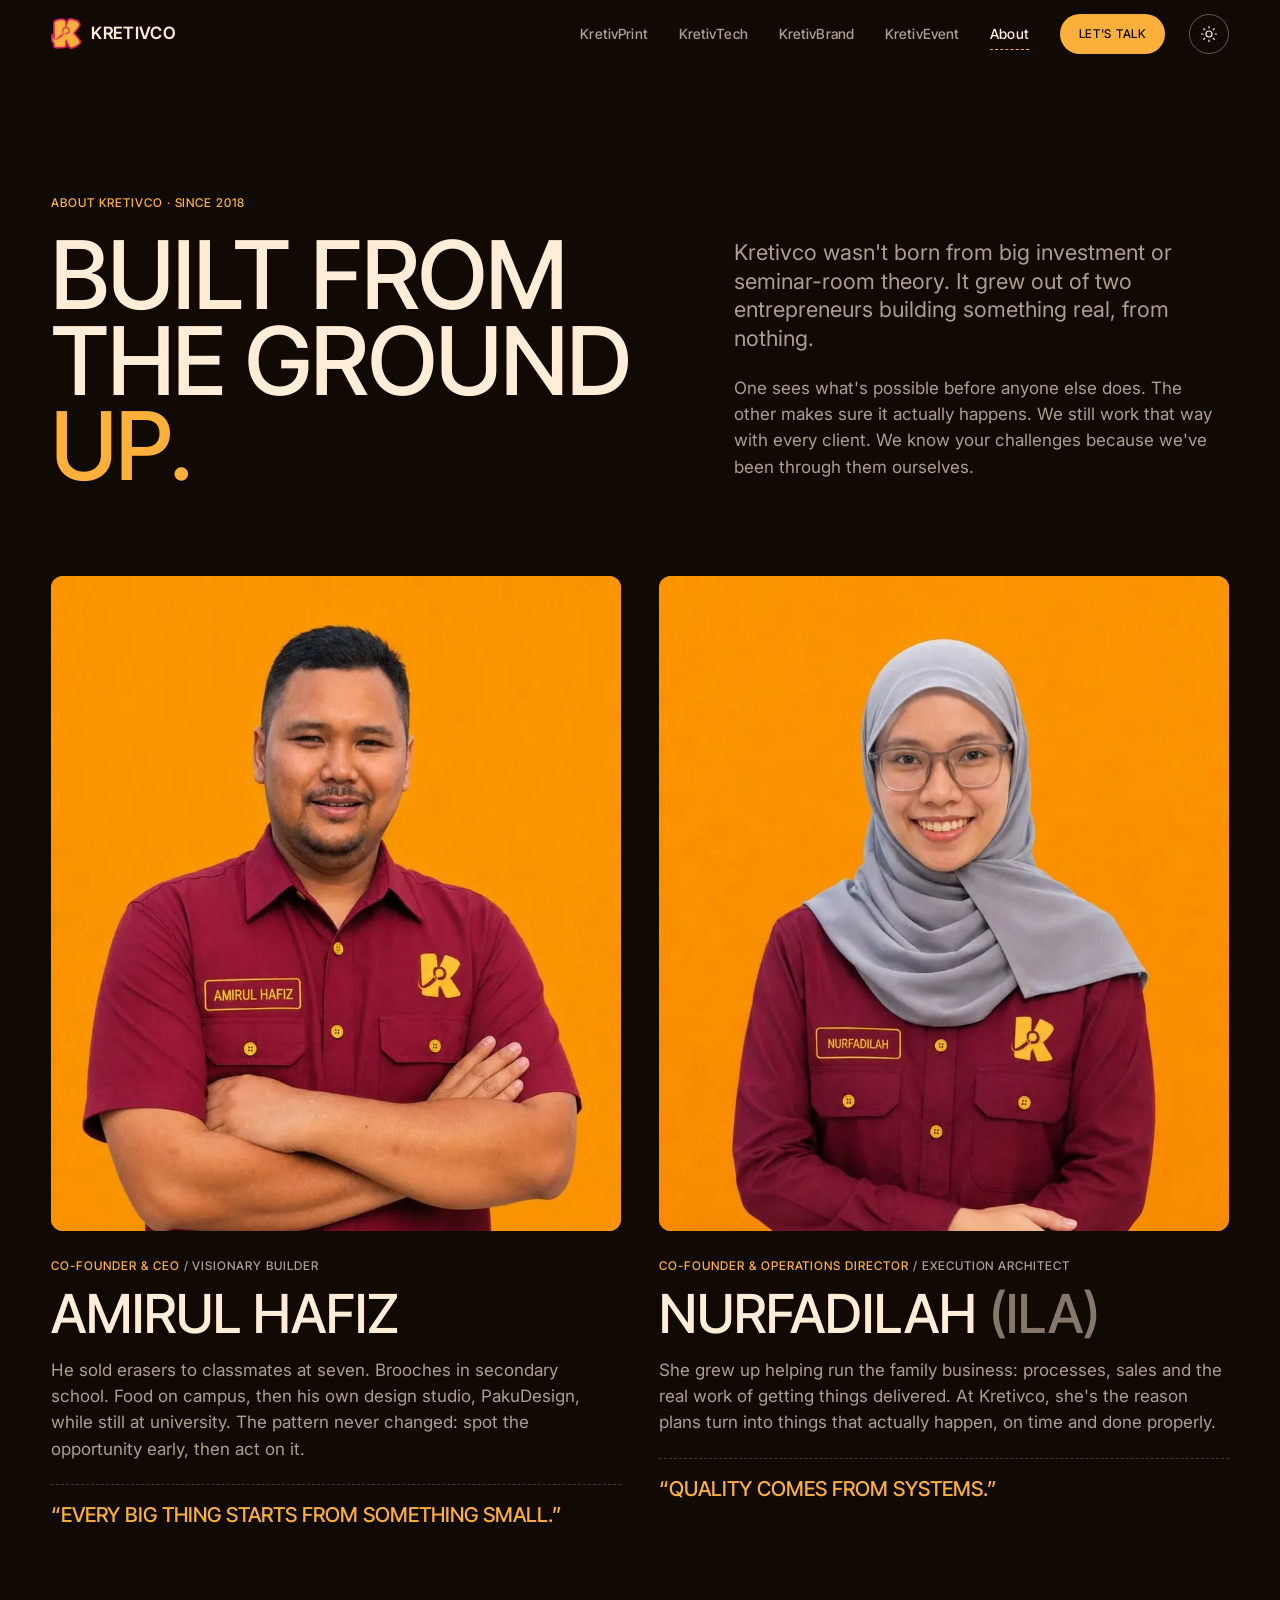
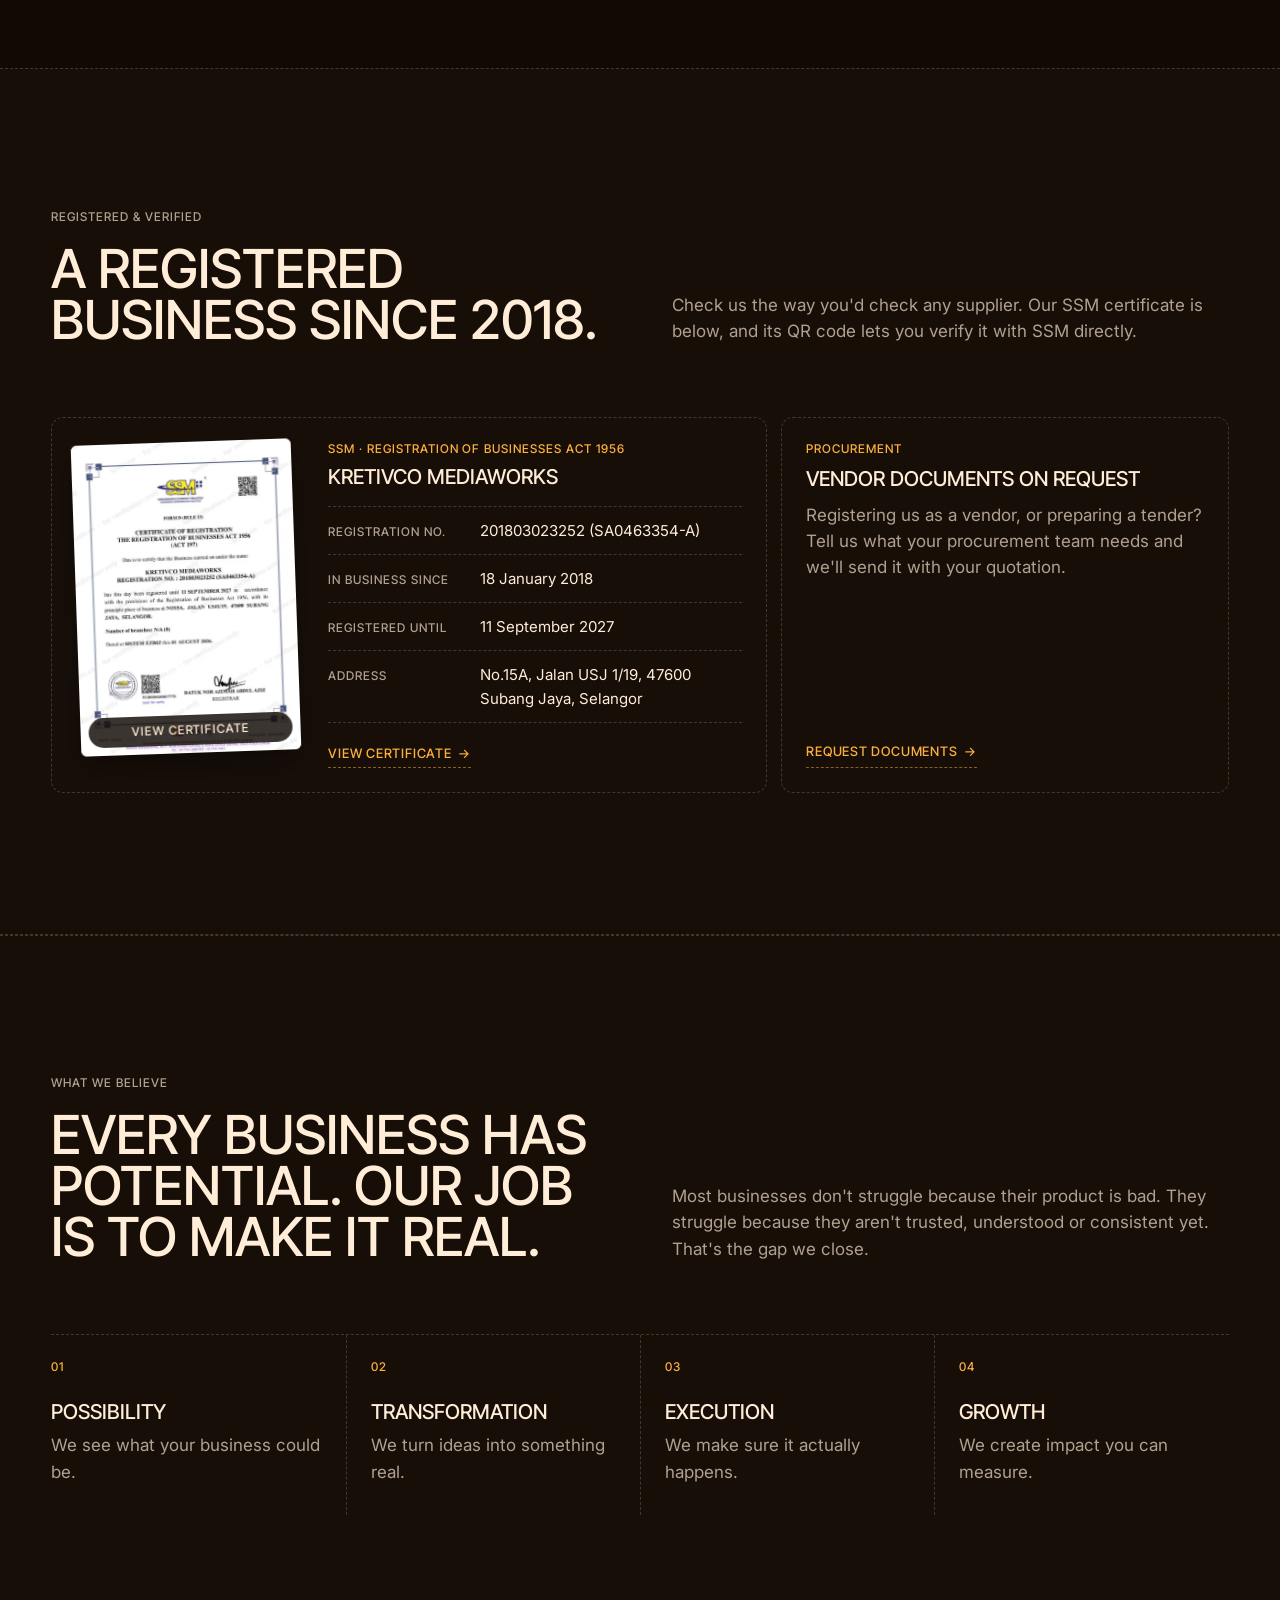
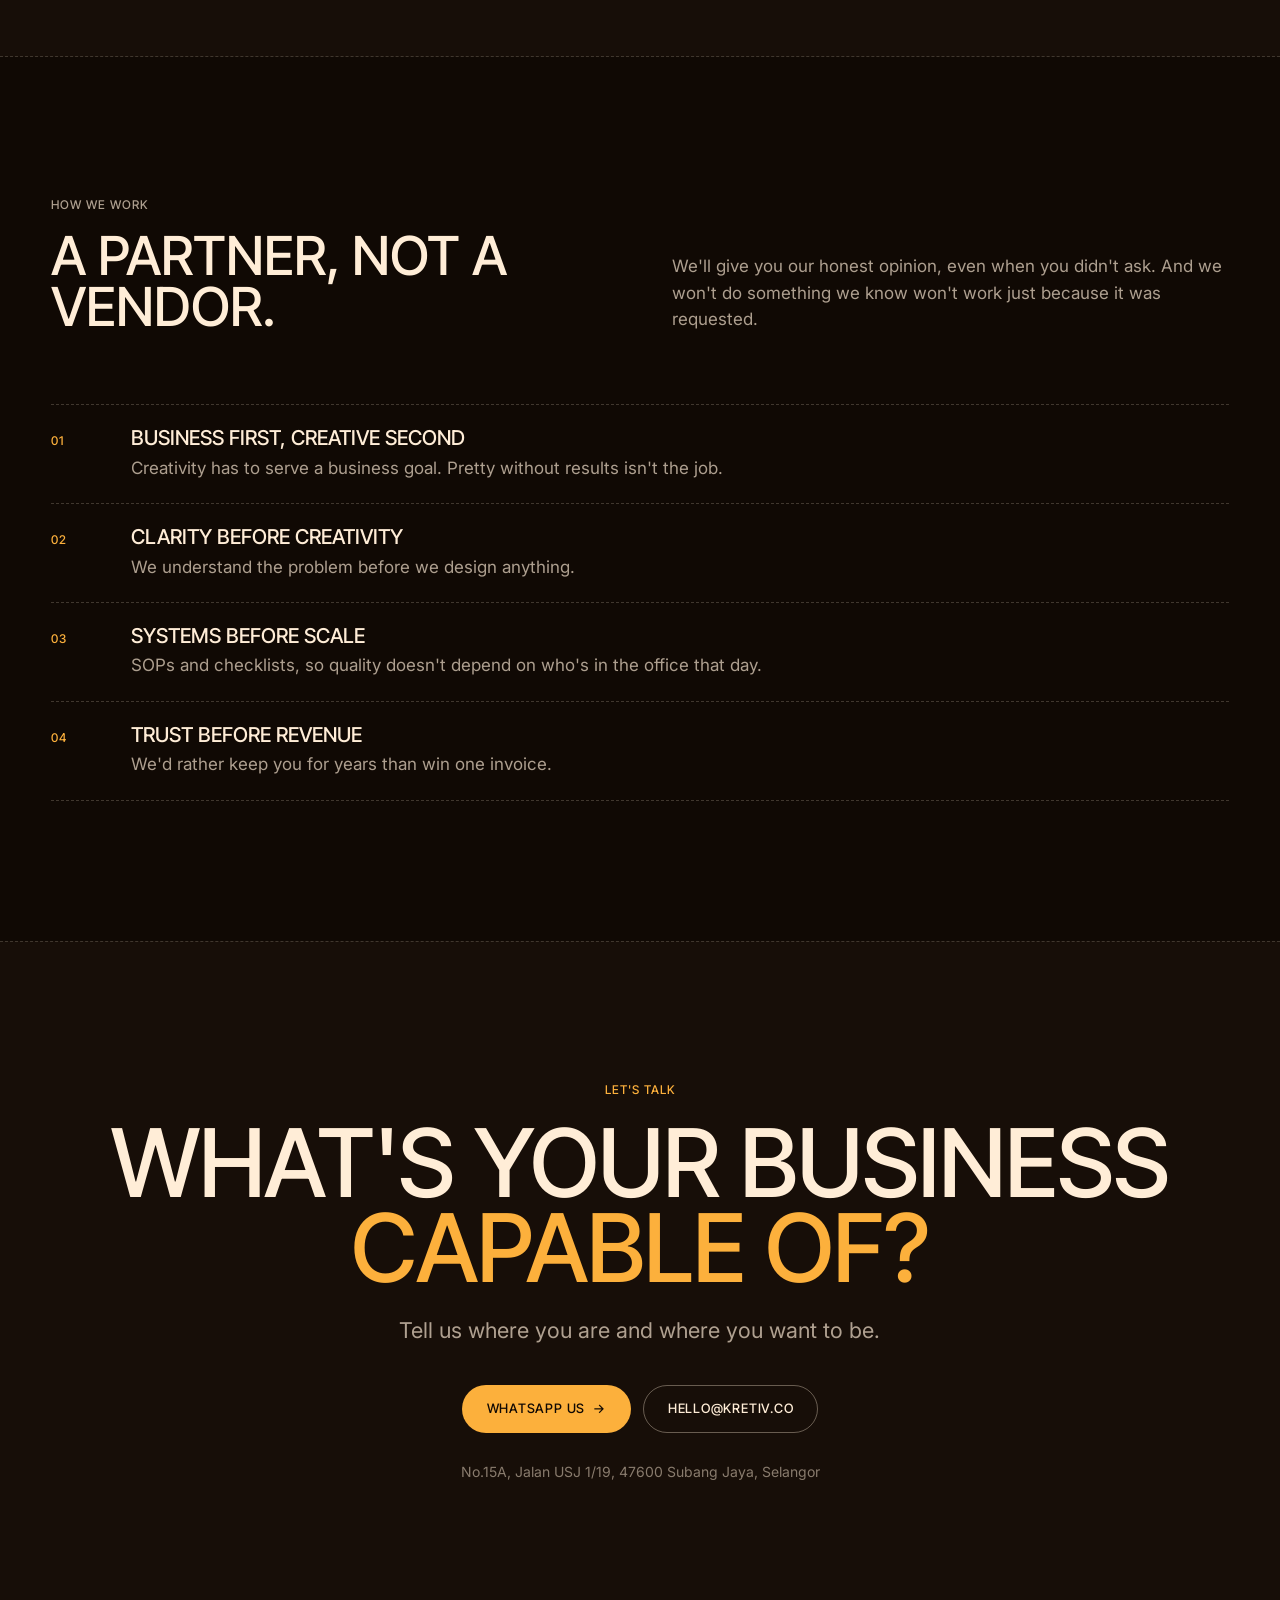
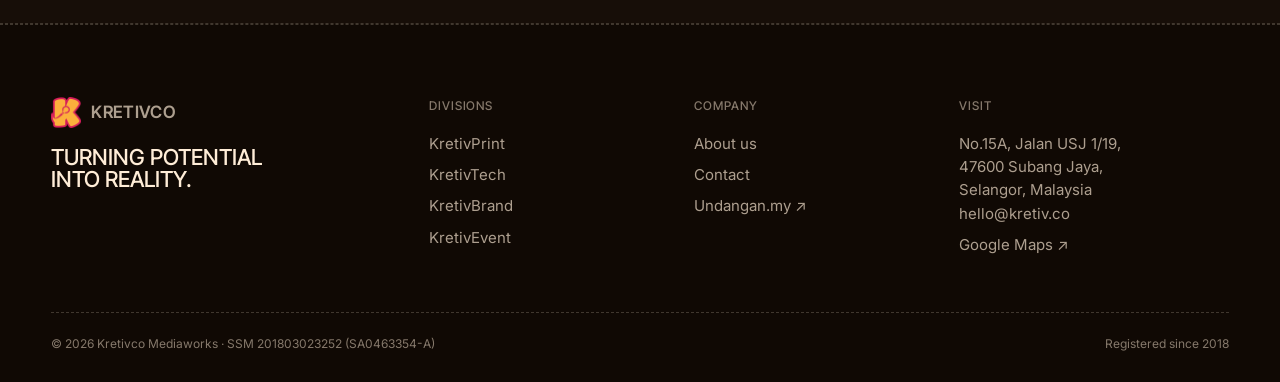
==== about/index.html @ 04e5fe84 "Slow double-sided K spin, clean URLs, versioned assets - K turns 360 degrees once across all four de" ====
<!doctype html>
<html lang="en">
<head>
  <meta charset="utf-8">
  <meta name="viewport" content="width=device-width, initial-scale=1, viewport-fit=cover">
  <title>About Us | Kretivco</title>
  <meta name="description" content="Kretivco was built from the ground up by Amirul Hafiz and Nurfadilah. One sees what's possible. The other makes it happen.">
  <meta name="theme-color" content="#100904">
  <script>try{var t=localStorage.getItem('kretivco-theme');if(t==='light'){document.documentElement.dataset.theme='light';document.querySelector('meta[name=theme-color]').content='#ffffff'}}catch(e){}</script>
  <link rel="canonical" href="https://kretiv.co/about/">
  <meta property="og:type" content="website">
  <meta property="og:site_name" content="Kretivco">
  <meta property="og:title" content="About Kretivco">
  <meta property="og:description" content="Built by entrepreneurs, for entrepreneurs.">
  <meta property="og:image" content="https://kretiv.co/assets/og.jpg">
  <meta name="twitter:card" content="summary_large_image">
  <link rel="icon" type="image/png" href="/assets/favicon.png?v=2">
  <link rel="apple-touch-icon" href="/assets/apple-touch-icon.png">
  <link rel="preconnect" href="https://fonts.googleapis.com">
  <link rel="preconnect" href="https://fonts.gstatic.com" crossorigin>
  <link href="https://fonts.googleapis.com/css2?family=Inter+Tight:wght@500;600&family=Inter:wght@400;500&display=swap" rel="stylesheet">
  <link rel="stylesheet" href="/css/site.css?v=34e60253">
  <link rel="stylesheet" href="/css/about.css?v=0e8e5d31">
</head>
<body>
<a class="skip" href="#main">Skip to content</a>

<header class="nav">
  <div class="wrap nav__inner">
    <a href="/" class="brand" aria-label="Kretivco home">
      <img src="/assets/k-logo.webp" alt="" width="30" height="31">
      <span>Kretivco</span>
    </a>
    <button class="nav__toggle" aria-expanded="false" aria-controls="nav-links"><i></i>Menu</button>
    <nav class="nav__links" id="nav-links" aria-label="Main">
      <a href="/kretivprint/">KretivPrint</a>
      <a href="/kretivtech/">KretivTech</a>
      <a href="/kretivbrand/">KretivBrand</a>
      <a href="/kretivevent/">KretivEvent</a>
      <a href="/about/" aria-current="page">About</a>
      <a href="#talk" class="btn btn--gold">Let's talk</a>
    </nav>
    <button class="theme-toggle" type="button" data-theme-toggle aria-label="Switch to white theme">
      <svg class="sun" viewBox="0 0 24 24" aria-hidden="true"><circle cx="12" cy="12" r="4"/><path d="M12 2v2M12 20v2M4.9 4.9l1.4 1.4M17.7 17.7l1.4 1.4M2 12h2M20 12h2M4.9 19.1l1.4-1.4M17.7 6.3l1.4-1.4"/></svg>
      <svg class="moon" viewBox="0 0 24 24" aria-hidden="true"><path d="M20 14.5A8 8 0 0 1 9.5 4a8 8 0 1 0 10.5 10.5z"/></svg>
    </button>
  </div>
</header>

<main id="main">
  <section class="page-head">
    <div class="wrap a-head">
      <div>
        <span class="label label--gold">About Kretivco · Since 2018</span>
        <h1 class="display">Built from the ground <span class="gold">up.</span></h1>
      </div>
      <div class="a-head__story">
        <p class="lead">Kretivco wasn't born from big investment or seminar-room theory. It grew out of two entrepreneurs building something real, from nothing.</p>
        <p class="body">One sees what's possible before anyone else does. The other makes sure it actually happens. We still work that way with every client. We know your challenges because we've been through them ourselves.</p>
      </div>
    </div>
  </section>

  <!-- Founders -->
  <section class="section section--tight" aria-labelledby="founders-title">
    <div class="wrap">
      <h2 class="sr-only" id="founders-title">Founders</h2>
      <div class="founders">
        <article class="founder reveal">
          <figure class="founder__photo"><img src="/assets/team/amirul.webp" alt="Amirul Hafiz, Co-Founder and CEO of Kretivco" width="799" height="1200" loading="lazy"></figure>
          <div class="founder__text">
            <p class="label"><span class="gold">Co-Founder &amp; CEO</span> / Visionary builder</p>
            <h3 class="h2">Amirul Hafiz</h3>
            <p class="body">He sold erasers to classmates at seven. Brooches in secondary school. Food on campus, then his own design studio, PakuDesign, while still at university. The pattern never changed: spot the opportunity early, then act on it.</p>
            <blockquote>“Every big thing starts from something small.”</blockquote>
          </div>
        </article>
        <article class="founder reveal">
          <figure class="founder__photo"><img src="/assets/team/ila.webp" alt="Nurfadilah, Co-Founder and Operations Director of Kretivco" width="799" height="1200" loading="lazy"></figure>
          <div class="founder__text">
            <p class="label"><span class="gold">Co-Founder &amp; Operations Director</span> / Execution architect</p>
            <h3 class="h2">Nurfadilah <span class="nick">(Ila)</span></h3>
            <p class="body">She grew up helping run the family business: processes, sales and the real work of getting things delivered. At Kretivco, she's the reason plans turn into things that actually happen, on time and done properly.</p>
            <blockquote>“Quality comes from systems.”</blockquote>
          </div>
        </article>
      </div>
    </div>
  </section>

  <!-- Credentials -->
  <section class="section section--band" id="credentials" aria-labelledby="cred-title">
    <div class="wrap">
      <div class="section__head">
        <div>
          <span class="label">Registered &amp; verified</span>
          <h2 class="h2" id="cred-title">A registered business since 2018.</h2>
        </div>
        <p class="body">Check us the way you'd check any supplier. Our SSM certificate is below, and its QR code lets you verify it with SSM directly.</p>
      </div>
      <div class="creds">
        <article class="cred reveal">
          <button class="cred__doc" type="button" data-dialog="cert-ssm" aria-label="View SSM certificate of registration">
            <img src="/assets/certs/ssm-certificate-thumb.webp" alt="" width="480" height="679" loading="lazy">
            <span class="cred__zoom label">View certificate</span>
          </button>
          <div class="cred__text">
            <p class="label label--gold">SSM · Registration of Businesses Act 1956</p>
            <h3 class="h3">Kretivco Mediaworks</h3>
            <dl class="spec">
              <div><dt class="label">Registration no.</dt><dd>201803023252 (SA0463354-A)</dd></div>
              <div><dt class="label">In business since</dt><dd>18 January 2018</dd></div>
              <div><dt class="label">Registered until</dt><dd>11 September 2027</dd></div>
              <div><dt class="label">Address</dt><dd>No.15A, Jalan USJ 1/19, 47600 Subang Jaya, Selangor</dd></div>
            </dl>
            <button class="link" type="button" data-dialog="cert-ssm">View certificate <span aria-hidden="true">→</span></button>
          </div>
        </article>
        <article class="cred cred--ask reveal">
          <!-- MOF/ISO: rename this card back to "MOF & ISO" once the certificates are in hand -->
          <p class="label label--gold">Procurement</p>
          <h3 class="h3">Vendor documents on request</h3>
          <p class="body">Registering us as a vendor, or preparing a tender? Tell us what your procurement team needs and we'll send it with your quotation.</p>
          <a href="#talk" data-wa="Hi Kretivco, could you send your company documents for our vendor registration?" class="link">Request documents <span aria-hidden="true">→</span></a>
        </article>
      </div>
    </div>
    <dialog class="cert-dialog" id="cert-ssm" aria-label="SSM certificate of registration">
      <button class="cert-dialog__close" type="button" data-close aria-label="Close">×</button>
      <img src="/assets/certs/ssm-certificate.webp" alt="SSM Certificate of Registration for Kretivco Mediaworks, registration number 201803023252 (SA0463354-A), registered until 11 September 2027" width="1200" height="1697" loading="lazy">
    </dialog>
  </section>

  <!-- Pillars -->
  <section class="section section--band" aria-labelledby="believe-title">
    <div class="wrap">
      <div class="section__head">
        <div>
          <span class="label">What we believe</span>
          <h2 class="h2" id="believe-title">Every business has potential. Our job is to make it real.</h2>
        </div>
        <p class="body">Most businesses don't struggle because their product is bad. They struggle because they aren't trusted, understood or consistent yet. That's the gap we close.</p>
      </div>
      <ol class="pillars">
        <li class="reveal"><span class="n">01</span><h3 class="h3">Possibility</h3><p>We see what your business could be.</p></li>
        <li class="reveal"><span class="n">02</span><h3 class="h3">Transformation</h3><p>We turn ideas into something real.</p></li>
        <li class="reveal"><span class="n">03</span><h3 class="h3">Execution</h3><p>We make sure it actually happens.</p></li>
        <li class="reveal"><span class="n">04</span><h3 class="h3">Growth</h3><p>We create impact you can measure.</p></li>
      </ol>
    </div>
  </section>

  <!-- Principles -->
  <section class="section" aria-labelledby="work-title">
    <div class="wrap">
      <div class="section__head">
        <div>
          <span class="label">How we work</span>
          <h2 class="h2" id="work-title">A partner, not a vendor.</h2>
        </div>
        <p class="body">We'll give you our honest opinion, even when you didn't ask. And we won't do something we know won't work just because it was requested.</p>
      </div>
      <ul class="rows reveal">
        <li><span class="n">01</span><div><h3 class="h3">Business first, creative second</h3><p>Creativity has to serve a business goal. Pretty without results isn't the job.</p></div></li>
        <li><span class="n">02</span><div><h3 class="h3">Clarity before creativity</h3><p>We understand the problem before we design anything.</p></div></li>
        <li><span class="n">03</span><div><h3 class="h3">Systems before scale</h3><p>SOPs and checklists, so quality doesn't depend on who's in the office that day.</p></div></li>
        <li><span class="n">04</span><div><h3 class="h3">Trust before revenue</h3><p>We'd rather keep you for years than win one invoice.</p></div></li>
      </ul>
    </div>
  </section>

  <!-- CTA -->
  <section class="section section--band cta" id="talk" aria-labelledby="talk-title">
    <div class="wrap">
      <p class="label label--gold">Let's talk</p>
      <h2 class="display" id="talk-title">What's your business <span class="gold">capable of?</span></h2>
      <p class="lead">Tell us where you are and where you want to be.</p>
      <div class="btns">
        <a href="#talk" data-wa class="btn btn--gold">WhatsApp us <span class="arrow" aria-hidden="true">→</span></a>
        <a href="#talk" data-email class="btn btn--ghost">Email us</a>
      </div>
      <p class="cta__meta">No.15A, Jalan USJ 1/19, 47600 Subang Jaya, Selangor</p>
    </div>
  </section>
</main>

<footer class="footer">
  <div class="wrap">
    <div class="footer__grid">
      <div>
        <a href="/" class="brand"><img src="/assets/k-logo.webp" alt="" width="30" height="31"><span>Kretivco</span></a>
        <p class="footer__mantra">Turning potential into reality.</p>
      </div>
      <div>
        <h4>Divisions</h4>
        <ul>
          <li><a href="/kretivprint/">KretivPrint</a></li>
          <li><a href="/kretivtech/">KretivTech</a></li>
          <li><a href="/kretivbrand/">KretivBrand</a></li>
          <li><a href="/kretivevent/">KretivEvent</a></li>
        </ul>
      </div>
      <div>
        <h4>Company</h4>
        <ul>
          <li><a href="/about/">About us</a></li>
          <li><a href="/#contact">Contact</a></li>
          <li><a href="https://undangan.my" target="_blank" rel="noopener">Undangan.my <span aria-hidden="true">↗</span></a></li>
        </ul>
      </div>
      <div>
        <h4>Visit</h4>
        <address>No.15A, Jalan USJ 1/19,<br>47600 Subang Jaya,<br>Selangor, Malaysia</address>
        <ul class="footer__links">
          <li><a href="/#contact" data-email>Email</a></li>
          <li><a href="https://maps.google.com/?q=No.15A+Jalan+USJ+1%2F19+47600+Subang+Jaya+Selangor" target="_blank" rel="noopener">Google Maps <span aria-hidden="true">↗</span></a></li>
        </ul>
      </div>
    </div>
    <div class="footer__bottom">
      <span>© <span id="year">2026</span> Kretivco Mediaworks · SSM 201803023252 (SA0463354-A)</span>
      <a href="/about/#credentials">Registered since 2018</a>
    </div>
  </div>
</footer>

<script src="/js/site.js?v=295a12ff"></script>
</body>
</html>
---- css/site.css ----
/* Kretivco — shared system
   Based on the ORYZO "darkroom product editorial" reference:
   warm near-black canvas, cream type, uppercase display, dashed hairlines.
   Kretivco gold + pink are the only colours. */

:root {
  --bg: #100904;          /* walnut shadow — page canvas */
  --bg-2: #170e08;        /* one step up, for bands */
  --bark: #2a1a0f;        /* elevated surfaces */
  --cork: #40372e;        /* dashed hairlines */
  --drift: #6c5f51;       /* muted structure */
  --cream: #ffedd7;       /* all text */
  --cream-2: rgba(255, 237, 215, .66);
  --cream-3: rgba(255, 237, 215, 0.49);   /* ≥4.5:1 for 12px labels */
  --gold: #FCB03C;        /* Kretivco gold — accent + primary action */
  --pink: #D51C5C;        /* Kretivco pink — small accents only */
  --paper: #f3e7d8;       /* light product cards */
  --ink: #100904;         /* fixed dark text (on gold buttons, paper cards) */
  --accent: var(--gold);  /* accent text: gold on dark, pink on white */
  --accent-line: rgba(252, 176, 60, .5);
  --line-2: rgba(255, 237, 215, .35);
  --hover: rgba(255, 237, 215, .06);
  --grid: rgba(255, 237, 215, .055);
  --glass: rgba(16, 9, 4, .8);
  --gold-hover: #ffedd7;
  --k-shadow: rgba(0, 0, 0, .6);
  color-scheme: dark;

  --font-display: "Inter Tight", "Inter", system-ui, sans-serif;
  --font-body: "Inter", system-ui, sans-serif;

  --gutter: clamp(16px, 4vw, 56px);
  --max: 1320px;
  --nav-h: 68px;
  --ease: cubic-bezier(.2, .7, .2, 1);
}

/* White theme — same system, inverted neutrals; pink takes over as the accent text colour */
:root[data-theme="light"] {
  --bg: #ffffff;
  --bg-2: #f7f3ee;
  --bark: #f1ebe3;
  --cork: #ddd3c7;
  --drift: #b3a698;
  --cream: #1a120c;
  --cream-2: rgba(26, 18, 12, .68);
  --cream-3: rgba(26, 18, 12, 0.6);
  --accent: var(--pink);
  --accent-line: rgba(213, 28, 92, .45);
  --line-2: rgba(26, 18, 12, .24);
  --hover: rgba(26, 18, 12, .05);
  --grid: rgba(26, 18, 12, .07);
  --glass: rgba(255, 255, 255, .82);
  --gold-hover: #ffc766;
  --k-shadow: rgba(80, 20, 30, .25);
  color-scheme: light;
}
/* Each image that sits on the page background has a dark and a light version */
:root[data-theme="light"] .img-dark, :root:not([data-theme="light"]) .img-light { display: none; }

*, *::before, *::after { box-sizing: border-box; }
html { -webkit-text-size-adjust: 100%; scroll-padding-top: var(--nav-h); touch-action: manipulation; /* no accidental double-tap zoom; pinch-zoom still works */ }
@media (prefers-reduced-motion: no-preference) { html { scroll-behavior: smooth; } }
body {
  margin: 0;
  transition: background-color .4s, color .4s;
  background: var(--bg);
  color: var(--cream);
  font-family: var(--font-body);
  font-size: 17px;
  line-height: 1.55;
  -webkit-font-smoothing: antialiased;
  overflow-x: hidden;
}
img { display: block; max-width: 100%; height: auto; }
a { color: inherit; }
h1, h2, h3, h4, p, ul, ol, figure, blockquote { margin: 0; }
ul, ol { padding: 0; list-style: none; }
::selection { background: var(--gold); color: var(--ink); }
:focus-visible { outline: 2px solid var(--accent); outline-offset: 3px; border-radius: 4px; }

.wrap { width: min(var(--max), 100% - 2 * var(--gutter)); margin-inline: auto; }
.skip { position: fixed; left: 16px; top: -60px; z-index: 200; background: var(--gold); color: var(--ink); padding: 12px 18px; border-radius: 30px; font: 500 13px/1 var(--font-display); text-transform: uppercase; letter-spacing: .06em; text-decoration: none; transition: top .2s; }
.skip:focus { top: 12px; }
.sr-only { position: absolute; width: 1px; height: 1px; overflow: hidden; clip: rect(0 0 0 0); white-space: nowrap; }

/* ---------- Type ---------- */
.display, .h1, .h2, .h3, .label, .btn, .nav__links a {
  font-family: var(--font-display);
  text-transform: uppercase;
  font-weight: 500;
}
.display { font-size: clamp(2.9rem, 7.4vw, 7.6rem); line-height: .9; letter-spacing: -.01em; }
.h1 { font-size: clamp(2.5rem, 5.6vw, 5.4rem); line-height: .92; letter-spacing: -.005em; }
.h2 { font-size: clamp(2rem, 4.2vw, 3.6rem); line-height: .95; }
.h3 { font-size: clamp(1.15rem, 1.6vw, 1.45rem); line-height: 1.05; }
.label { font-size: 12px; letter-spacing: .08em; line-height: 1.2; color: var(--cream-2); }
.label--gold { color: var(--accent); }
.lead { font-size: clamp(1.15rem, 1.7vw, 1.6rem); line-height: 1.32; color: var(--cream-2); max-width: 30em; }
.lead strong { color: var(--cream); font-weight: 500; }
.body { color: var(--cream-2); max-width: 36em; }
.gold { color: var(--accent); }

/* ---------- Buttons ---------- */
.btn {
  display: inline-flex; align-items: center; gap: .6em;
  min-height: 48px; padding: 14px 24px;
  border-radius: 36px; border: 1px solid transparent;
  font-size: 13px; letter-spacing: .06em; line-height: 1;
  text-decoration: none; cursor: pointer;
  transition: background .25s, color .25s, border-color .25s, transform .25s var(--ease);
}
.btn:hover { transform: translateY(-2px); }
.btn--gold { background: var(--gold); color: var(--ink); }
.btn--gold:hover { background: var(--gold-hover); }
.btn--ghost { border-color: var(--line-2); color: var(--cream); }
.btn--ghost:hover { border-color: var(--cream); background: var(--hover); }
.btn .arrow { transition: transform .25s var(--ease); }
.btn:hover .arrow { transform: translateX(3px); }
.btns { display: flex; flex-wrap: wrap; gap: 12px; }

.link {
  display: inline-flex; align-items: center; gap: .5em;
  font-family: var(--font-display); text-transform: uppercase; font-weight: 500;
  font-size: 13px; letter-spacing: .06em; text-decoration: none; color: var(--accent);
  padding: 6px 0; border-bottom: 1px dashed var(--accent-line);
}
.link:hover { border-bottom-style: solid; }

.rule { border: 0; border-top: 1px dashed var(--cork); margin: 0; }

/* ---------- Nav ---------- */
.nav {
  position: fixed; inset: 0 0 auto; z-index: 100;
  height: var(--nav-h);
  transition: background .3s, border-color .3s, transform .35s var(--ease);
  border-bottom: 1px dashed transparent;
}
.nav.is-solid { background: var(--glass); backdrop-filter: blur(14px) saturate(1.2); -webkit-backdrop-filter: blur(14px) saturate(1.2); border-color: var(--cork); }
.nav__inner { height: 100%; display: flex; align-items: center; justify-content: space-between; gap: 24px; }
.brand { display: flex; align-items: center; gap: 10px; text-decoration: none; }
.brand img { width: 30px; height: auto; }
.brand span { font-family: var(--font-display); font-weight: 600; font-size: 17px; letter-spacing: .02em; text-transform: uppercase; }
.nav__links { margin-left: auto; display: flex; align-items: center; gap: clamp(18px, 2.4vw, 34px); }
.nav__links a:not(.btn) { text-transform: none; font-size: 14px; letter-spacing: .01em; text-decoration: none; color: var(--cream-2); padding: 8px 0; position: relative; transition: color .2s; }
.nav__links a:not(.btn):hover, .nav__links a[aria-current="page"] { color: var(--cream); }
.nav__links a[aria-current="page"]::after { content: ""; position: absolute; left: 0; right: 0; bottom: 2px; border-bottom: 1px dashed var(--gold); }
.nav__links .btn { min-height: 40px; padding: 10px 18px; font-size: 12px; }
.nav__toggle { display: none; order: 3; }
.theme-toggle {
  order: 2; flex: none; width: 40px; height: 40px; border-radius: 50%;
  display: grid; place-items: center; cursor: pointer;
  background: none; border: 1px solid var(--line-2); color: var(--cream);
  transition: border-color .2s, background .2s, transform .4s var(--ease);
}
.theme-toggle:hover { border-color: var(--cream); background: var(--hover); }
.theme-toggle:active { transform: rotate(40deg); }
.theme-toggle svg { width: 18px; height: 18px; fill: none; stroke: currentColor; stroke-width: 1.6; stroke-linecap: round; }
.theme-toggle .moon, :root[data-theme="light"] .theme-toggle .sun { display: none; }
:root[data-theme="light"] .theme-toggle .moon { display: block; }

@media (max-width: 860px) {
  .nav__inner { gap: 10px; }
  .theme-toggle { margin-left: auto; }
  .theme-toggle { width: 44px; height: 44px; }
  .nav__toggle {
    display: inline-flex; align-items: center; gap: 10px; min-height: 44px;
    background: none; border: 1px solid var(--line-2); color: var(--cream);
    border-radius: 36px; height: 44px; padding: 0 16px; cursor: pointer;
    font-family: var(--font-display); text-transform: uppercase; font-weight: 500; font-size: 12px; letter-spacing: .08em;
  }
  .nav__toggle i { display: grid; gap: 4px; }
  .nav__toggle i::before, .nav__toggle i::after { content: ""; width: 14px; height: 1.5px; background: currentColor; transition: transform .3s var(--ease); }
  .nav.is-open .nav__toggle i::before { transform: translateY(2.75px) rotate(45deg); }
  .nav.is-open .nav__toggle i::after { transform: translateY(-2.75px) rotate(-45deg); }
  .nav__links {
    /* absolute, not fixed: the nav's backdrop-filter would otherwise trap a fixed child */
    position: absolute; top: var(--nav-h); left: 0; right: 0; z-index: 1;
    height: calc(100vh - var(--nav-h)); height: calc(100svh - var(--nav-h)); overflow-y: auto;
    flex-direction: column; align-items: stretch; justify-content: flex-start; gap: 0;
    padding: 24px var(--gutter) 40px;
    background: var(--bg);
    opacity: 0; visibility: hidden; transform: translateY(-8px);
    transition: opacity .3s, transform .3s var(--ease), visibility 0s .3s;
  }
  .nav.is-open { background: var(--bg); border-color: var(--cork); backdrop-filter: none; -webkit-backdrop-filter: none; }
  .nav.is-open .nav__links { opacity: 1; visibility: visible; transform: none; transition: opacity .3s, transform .3s var(--ease); }
  .nav__links a:not(.btn) { font-size: clamp(2rem, 9vw, 3rem); letter-spacing: 0; color: var(--cream); padding: 14px 0; border-bottom: 1px dashed var(--cork); }
  .nav__links a[aria-current="page"]::after { display: none; }
  .nav__links a[aria-current="page"] { color: var(--accent); }
  .nav__links .btn { margin-top: 28px; justify-content: center; min-height: 54px; font-size: 14px; }
  body.menu-open { overflow: hidden; }
}

/* ---------- Footer ---------- */
.footer { border-top: 1px dashed var(--cork); padding: 72px 0 28px; color: var(--cream-2); font-size: 15px; }
.footer__grid { display: grid; grid-template-columns: 1.5fr 1fr 1fr 1.2fr; gap: 40px; }
.footer .brand { margin-bottom: 18px; }
.footer__mantra { font-family: var(--font-display); text-transform: uppercase; font-weight: 500; font-size: 22px; line-height: 1; color: var(--cream); max-width: 11em; }
.footer h4 { font-family: var(--font-display); text-transform: uppercase; font-weight: 500; font-size: 12px; letter-spacing: .08em; color: var(--cream-3); margin-bottom: 16px; }
.footer li + li { margin-top: 8px; }
.footer a { text-decoration: none; transition: color .2s; }
.footer a:hover { color: var(--accent); }
.footer address { font-style: normal; }
.footer__bottom { display: flex; justify-content: space-between; flex-wrap: wrap; gap: 12px; margin-top: 56px; padding-top: 22px; border-top: 1px dashed var(--cork); font-size: 12px; color: var(--cream-3); }
@media (max-width: 860px) { .footer__grid { grid-template-columns: 1fr 1fr; } .footer__grid > :first-child { grid-column: 1 / -1; } }
@media (max-width: 480px) { .footer__grid { grid-template-columns: 1fr; } }

/* ---------- Page header (inner pages) ---------- */
.page-head { padding: calc(var(--nav-h) + clamp(56px, 10vw, 128px)) 0 clamp(48px, 7vw, 88px); }
.page-head .label { display: block; margin-bottom: 22px; }
.page-head .lead { margin-top: 28px; }

.section { padding: clamp(72px, 11vw, 150px) 0; }
.section--band { background: var(--bg-2); border-block: 1px dashed var(--cork); }
.section__head { display: grid; grid-template-columns: 1fr 1fr; gap: 32px 64px; align-items: end; margin-bottom: clamp(40px, 6vw, 72px); }
.section__head .label { display: block; margin-bottom: 18px; }
@media (max-width: 860px) { .section__head { grid-template-columns: 1fr; } }

/* Dashed list rows */
.rows { border-top: 1px dashed var(--cork); }
.rows li { display: grid; grid-template-columns: 64px 1fr; gap: 16px; padding: 22px 0; border-bottom: 1px dashed var(--cork); align-items: baseline; }
.rows .n { font-family: var(--font-display); font-weight: 500; font-size: 12px; letter-spacing: .08em; color: var(--accent); }
.rows h3 { margin-bottom: 6px; }
.rows p { color: var(--cream-2); }

/* CTA band */
.cta { text-align: center; }
.cta .display { max-width: 12em; margin: 22px auto 0; }
.cta .lead { margin: 26px auto 0; }
.cta .btns { justify-content: center; margin-top: 40px; }
.cta__meta { margin-top: 28px; font-size: 14px; color: var(--cream-3); }

/* Reveal */
.reveal { opacity: 0; transform: translateY(28px); transition: opacity .9s var(--ease), transform .9s var(--ease); }
.reveal.is-in { opacity: 1; transform: none; }
@media (prefers-reduced-motion: reduce) {
  .reveal { opacity: 1; transform: none; transition: none; }
  *, *::before, *::after { animation-duration: .01ms !important; animation-iteration-count: 1 !important; }
}
---- css/about.css ----
/* About */
.a-head { display: grid; grid-template-columns: 1.2fr 1fr; gap: 40px clamp(40px, 7vw, 110px); align-items: end; }
.a-head .display { margin-top: 22px; }
.a-head__story { display: grid; gap: 22px; padding-bottom: 8px; }
.a-head > * { animation: rise 1.1s var(--ease) both; }
.a-head > :nth-child(2) { animation-delay: .2s; }
@keyframes rise { from { opacity: 0; transform: translateY(24px); } }

.section--tight { padding-top: 0; }

.founders { display: grid; grid-template-columns: 1fr 1fr; gap: clamp(20px, 3vw, 40px); }
.founder { display: grid; gap: 28px; align-content: start; }
.founder__photo { position: relative; border-radius: 12px; overflow: hidden; aspect-ratio: 4 / 4.6; background: var(--gold); }
.founder__photo img { width: 100%; height: 100%; object-fit: cover; object-position: 50% 12%; transition: transform 1.2s var(--ease); }
.founder:hover .founder__photo img { transform: scale(1.03); }
.founder__text > .label { display: block; margin-bottom: 14px; }
.founder__text .h2 { margin-bottom: 18px; }
.founder__text .nick { color: var(--cream-3); }
.founder blockquote {
  margin-top: 22px; padding-top: 18px; border-top: 1px dashed var(--cork);
  font: 500 clamp(1.1rem, 1.6vw, 1.4rem)/1.2 var(--font-display); text-transform: uppercase; color: var(--accent);
}

.pillars { display: grid; grid-template-columns: repeat(4, 1fr); border-top: 1px dashed var(--cork); }
.pillars li { padding: 26px 24px 30px 0; display: grid; gap: 10px; align-content: start; }
.pillars li + li { border-left: 1px dashed var(--cork); padding-left: 24px; }
.pillars .n { font: 500 12px/1 var(--font-display); letter-spacing: .08em; color: var(--accent); margin-bottom: 18px; }
.pillars p { color: var(--cream-2); }

/* Credentials */
.creds { display: grid; grid-template-columns: 1.6fr 1fr; gap: 14px; }
.cred { display: grid; grid-template-columns: 220px 1fr; gap: 32px; padding: 24px; border: 1px dashed var(--cork); border-radius: 12px; align-items: start; }
.cred__doc { position: relative; padding: 0; border: 0; background: #fff; border-radius: 6px; overflow: hidden; cursor: zoom-in; box-shadow: 0 14px 30px rgba(0, 0, 0, .35); transform: rotate(-2deg); transition: transform .4s var(--ease); }
.cred__doc:hover { transform: rotate(0) scale(1.02); }
.cred__doc img { width: 100%; }
.cred__zoom { position: absolute; left: 8px; right: 8px; bottom: 8px; padding: 8px; border-radius: 20px; background: rgba(16, 9, 4, .82); color: #ffedd7; text-align: center; }
.cred__text { display: grid; gap: 10px; align-content: start; }
.cred .spec { margin: 8px 0 6px; border-top: 1px dashed var(--cork); }
.cred .spec div { display: grid; grid-template-columns: 140px 1fr; gap: 12px; padding: 12px 0; border-bottom: 1px dashed var(--cork); align-items: baseline; }
.cred .spec dd { margin: 0; color: var(--cream); font-size: 15px; }
.cred .link { background: none; border-left: 0; border-right: 0; border-top: 0; cursor: pointer; justify-self: start; }
.cred--ask { display: flex; flex-direction: column; gap: 12px; }
.cred--ask .link { margin-top: auto; align-self: flex-start; }

.cert-dialog { border: 0; padding: 0; background: transparent; max-width: min(92vw, 720px); max-height: 92vh; overflow: visible; }
.cert-dialog::backdrop { background: rgba(16, 9, 4, .86); backdrop-filter: blur(6px); }
.cert-dialog img { width: 100%; max-height: 92vh; object-fit: contain; border-radius: 6px; background: #fff; }
.cert-dialog__close { position: absolute; top: -14px; right: -14px; width: 44px; height: 44px; border-radius: 50%; border: 0; background: var(--gold); color: var(--ink); font-size: 24px; line-height: 1; cursor: pointer; }

@media (max-width: 860px) {
  .creds { grid-template-columns: 1fr; }
  .cred { grid-template-columns: 1fr; }
  .cred__doc { max-width: 240px; }
  .cred { padding: 18px; }
  .cred .spec div { grid-template-columns: 1fr; gap: 4px; }
  .cred .spec dd { overflow-wrap: anywhere; }
  .a-head { grid-template-columns: 1fr; }
  .founders { grid-template-columns: 1fr; gap: 64px; }
  .pillars { grid-template-columns: 1fr 1fr; }
  .pillars li:nth-child(3) { border-left: 0; padding-left: 0; }
  .pillars li:nth-child(n+3) { border-top: 1px dashed var(--cork); }
}
@media (max-width: 480px) {
  .pillars { grid-template-columns: 1fr; }
  .pillars li + li { border-left: 0; padding-left: 0; border-top: 1px dashed var(--cork); }
}
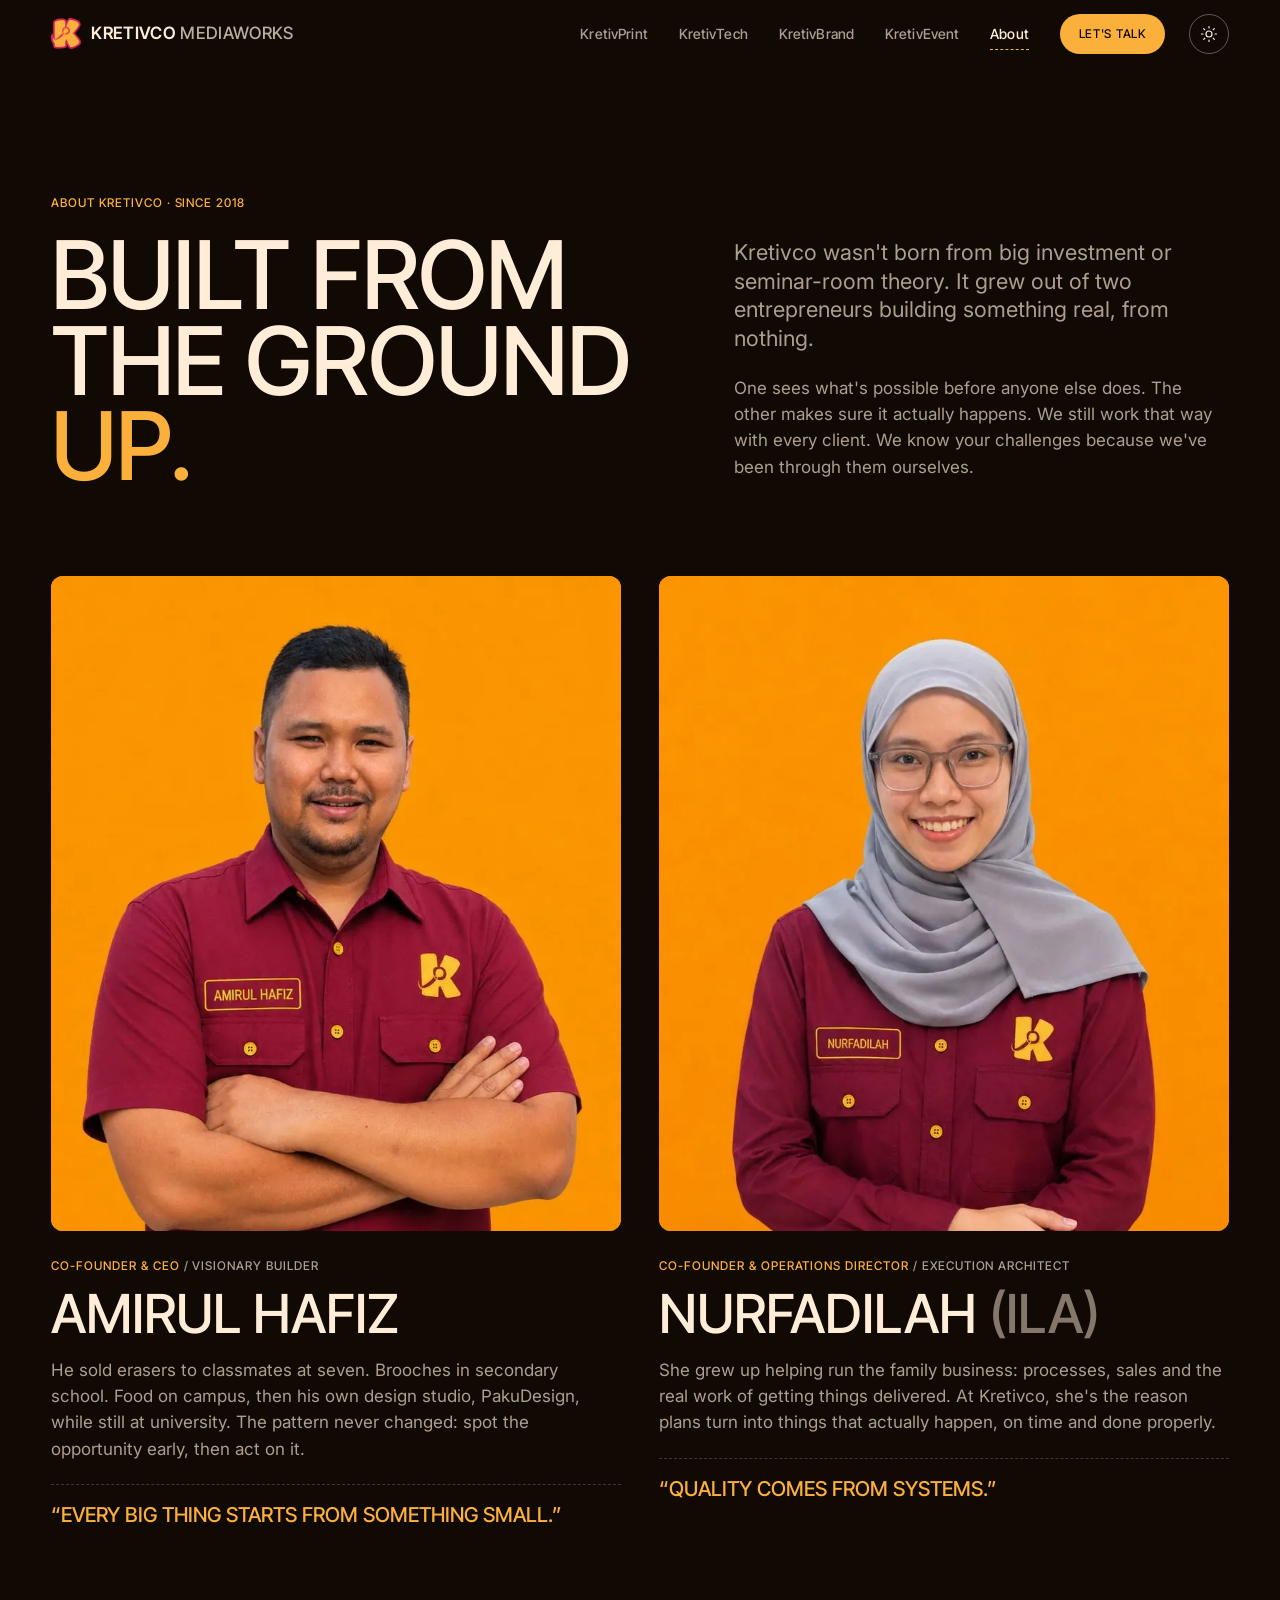
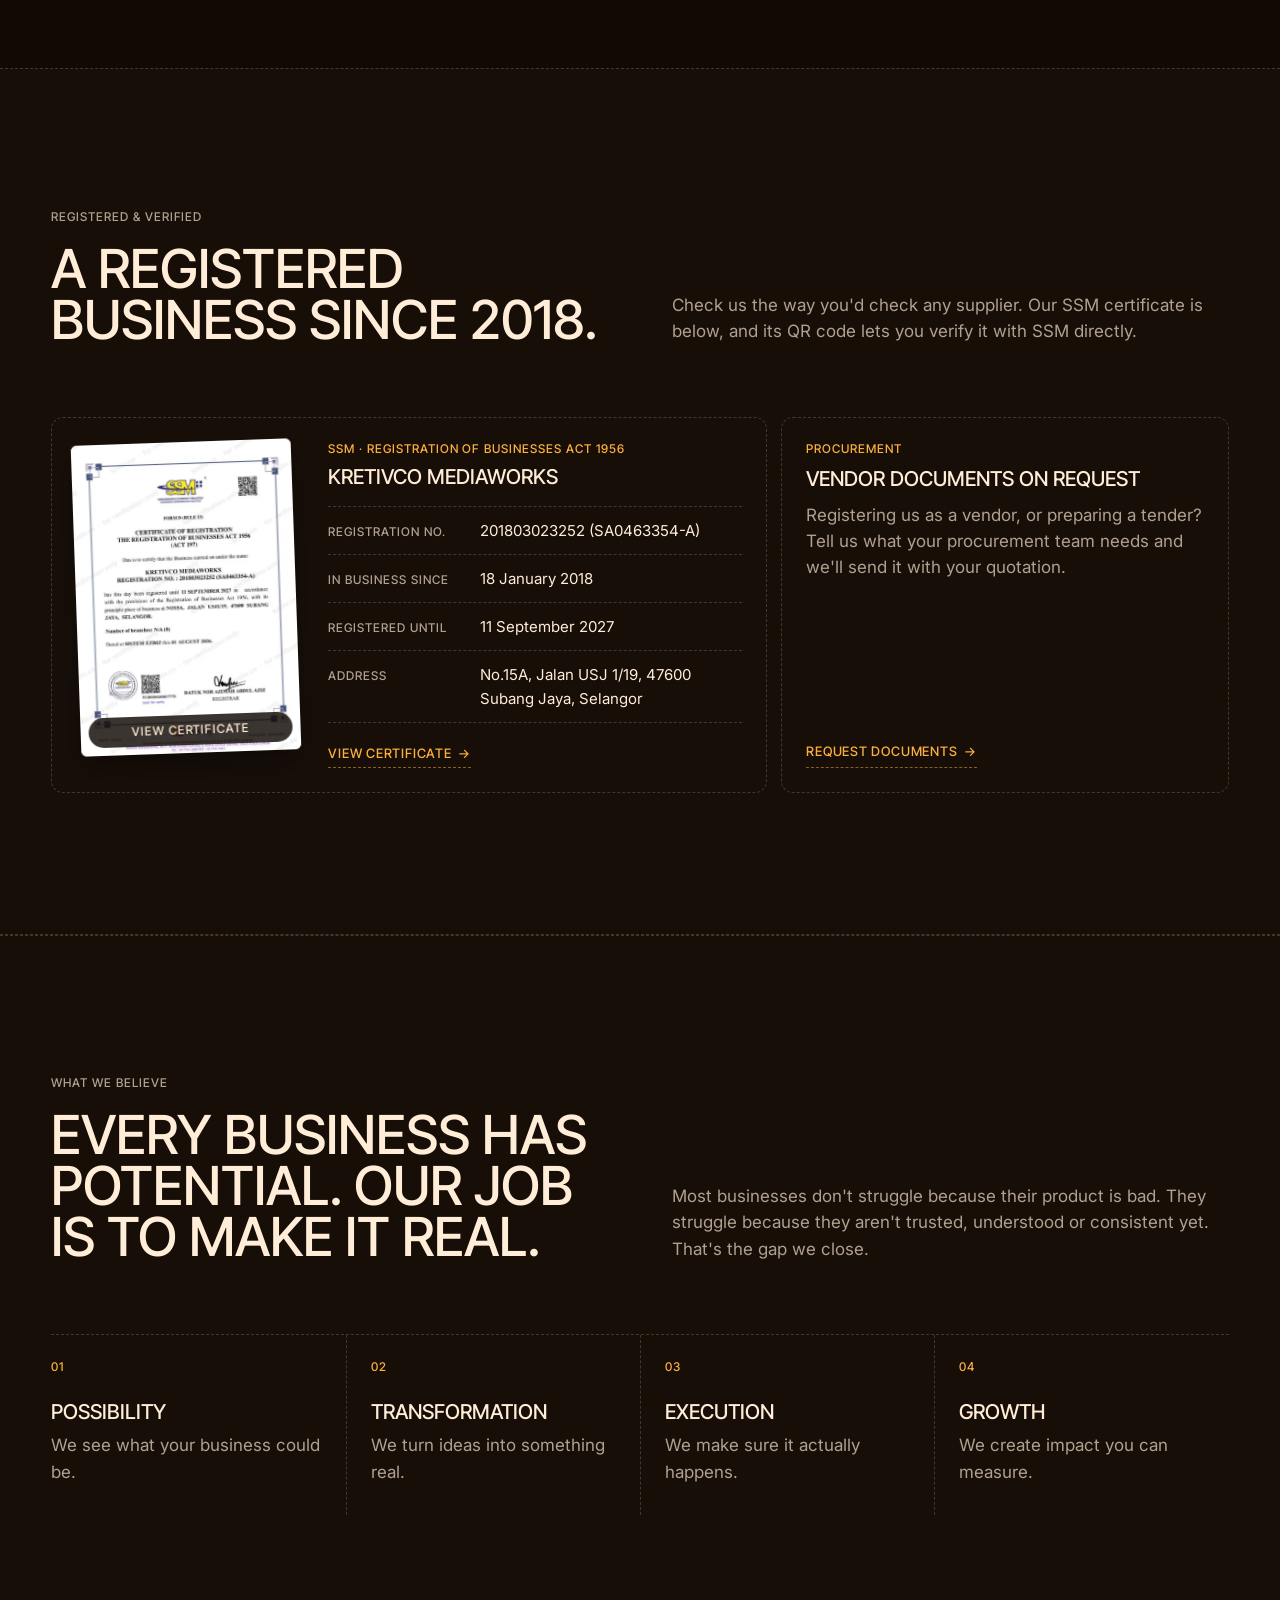
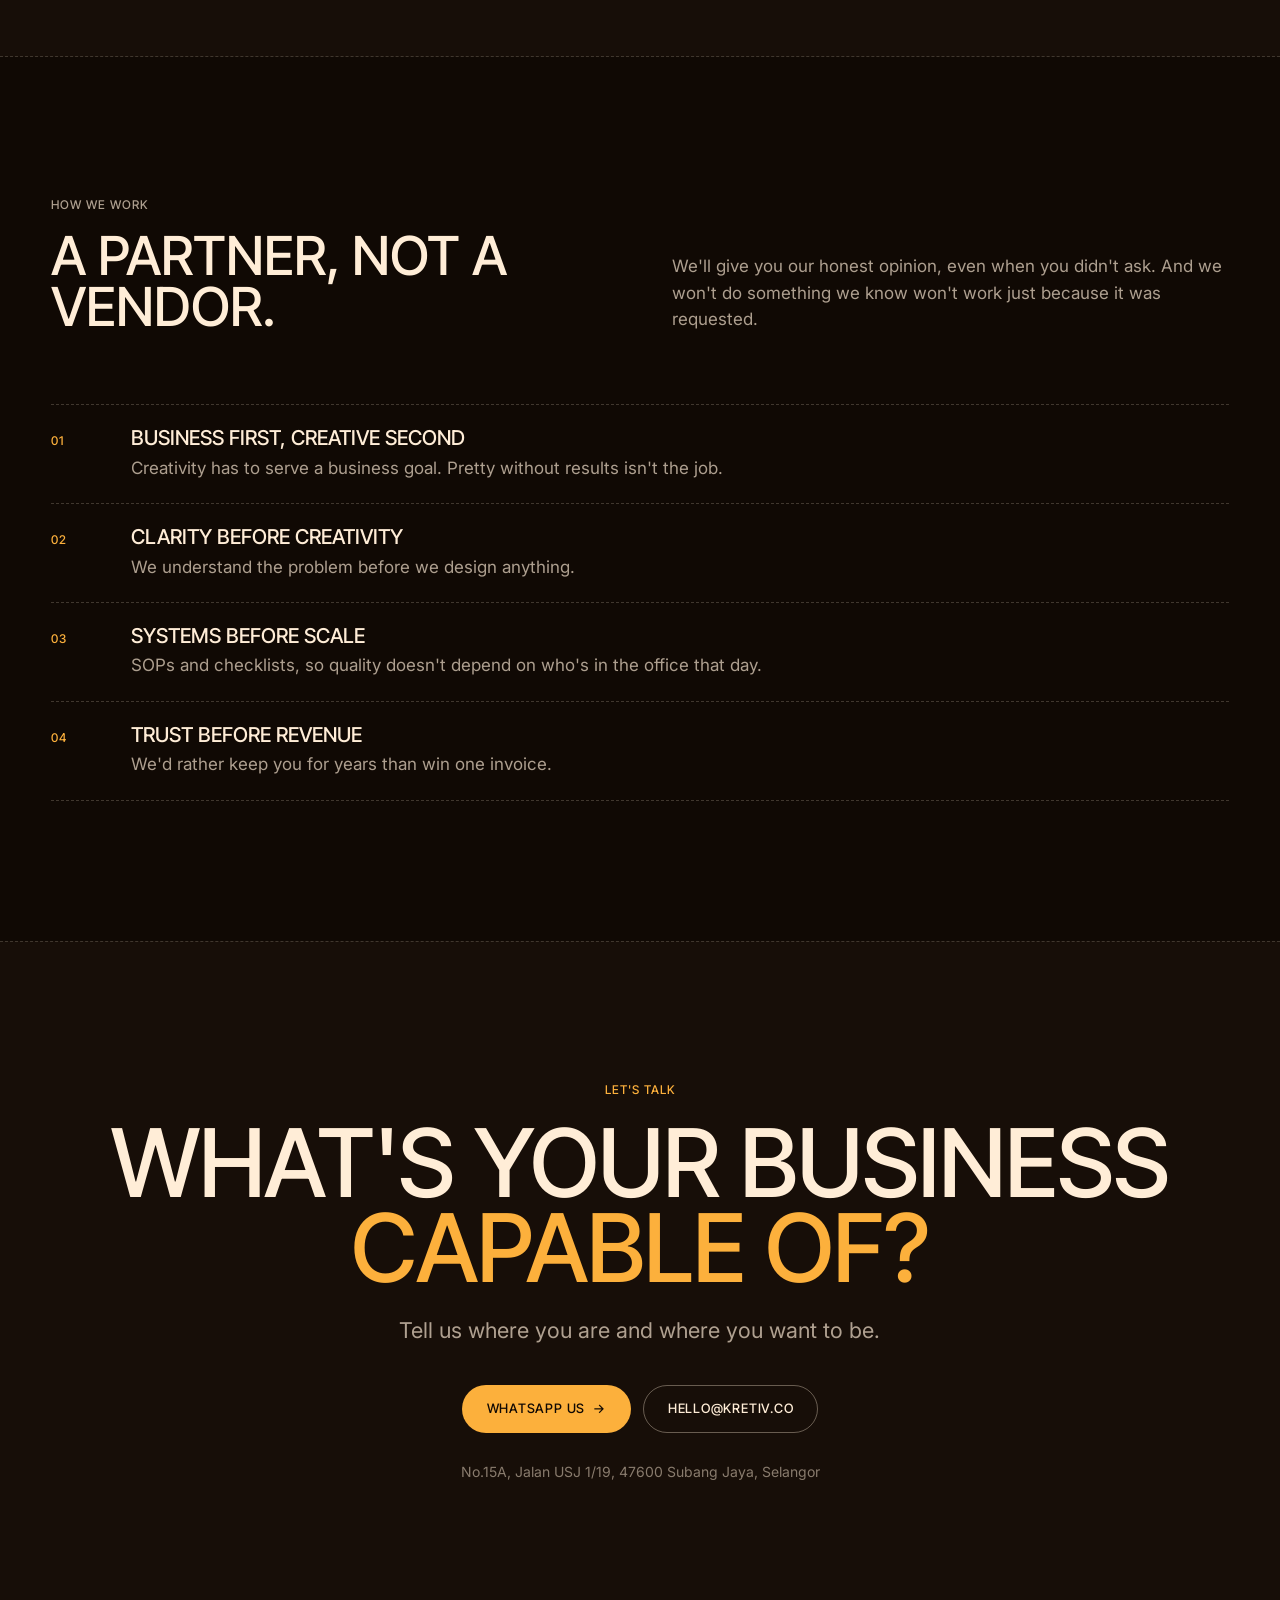
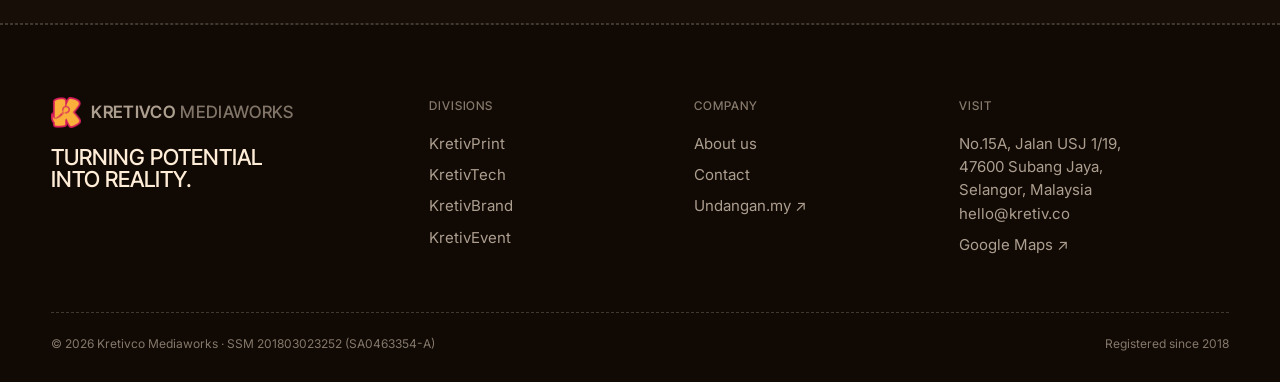
==== commit 19281ce6: "Restore .app card styles; brand lockup reads Kretivco Mediaworks - The regex that removed the event " ====
--- a/about/index.html
+++ b/about/index.html
@@ -19,7 +19,7 @@
   <link rel="preconnect" href="https://fonts.googleapis.com">
   <link rel="preconnect" href="https://fonts.gstatic.com" crossorigin>
   <link href="https://fonts.googleapis.com/css2?family=Inter+Tight:wght@500;600&family=Inter:wght@400;500&display=swap" rel="stylesheet">
-  <link rel="stylesheet" href="/css/site.css?v=34e60253">
+  <link rel="stylesheet" href="/css/site.css?v=f4f2e607">
   <link rel="stylesheet" href="/css/about.css?v=0e8e5d31">
 </head>
 <body>
@@ -27,9 +27,9 @@
 
 <header class="nav">
   <div class="wrap nav__inner">
-    <a href="/" class="brand" aria-label="Kretivco home">
+    <a href="/" class="brand" aria-label="Kretivco Mediaworks home">
       <img src="/assets/k-logo.webp" alt="" width="30" height="31">
-      <span>Kretivco</span>
+      <span>Kretivco <small>Mediaworks</small></span>
     </a>
     <button class="nav__toggle" aria-expanded="false" aria-controls="nav-links"><i></i>Menu</button>
     <nav class="nav__links" id="nav-links" aria-label="Main">
@@ -188,7 +188,7 @@
   <div class="wrap">
     <div class="footer__grid">
       <div>
-        <a href="/" class="brand"><img src="/assets/k-logo.webp" alt="" width="30" height="31"><span>Kretivco</span></a>
+        <a href="/" class="brand"><img src="/assets/k-logo.webp" alt="" width="30" height="31"><span>Kretivco <small>Mediaworks</small></span></a>
         <p class="footer__mantra">Turning potential into reality.</p>
       </div>
       <div>
--- a/css/site.css
+++ b/css/site.css
@@ -141,6 +141,12 @@
 .brand { display: flex; align-items: center; gap: 10px; text-decoration: none; }
 .brand img { width: 30px; height: auto; }
 .brand span { font-family: var(--font-display); font-weight: 600; font-size: 17px; letter-spacing: .02em; text-transform: uppercase; }
+.brand small { font: inherit; font-weight: 500; opacity: .72; }
+/* small phones: MEDIAWORKS drops under KRETIVCO so the nav never overflows */
+@media (max-width: 480px) {
+  .brand span { line-height: 1; }
+  .brand small { display: block; font-size: 9.5px; letter-spacing: .26em; margin-top: 3px; opacity: .8; }
+}
 .nav__links { margin-left: auto; display: flex; align-items: center; gap: clamp(18px, 2.4vw, 34px); }
 .nav__links a:not(.btn) { text-transform: none; font-size: 14px; letter-spacing: .01em; text-decoration: none; color: var(--cream-2); padding: 8px 0; position: relative; transition: color .2s; }
 .nav__links a:not(.btn):hover, .nav__links a[aria-current="page"] { color: var(--cream); }
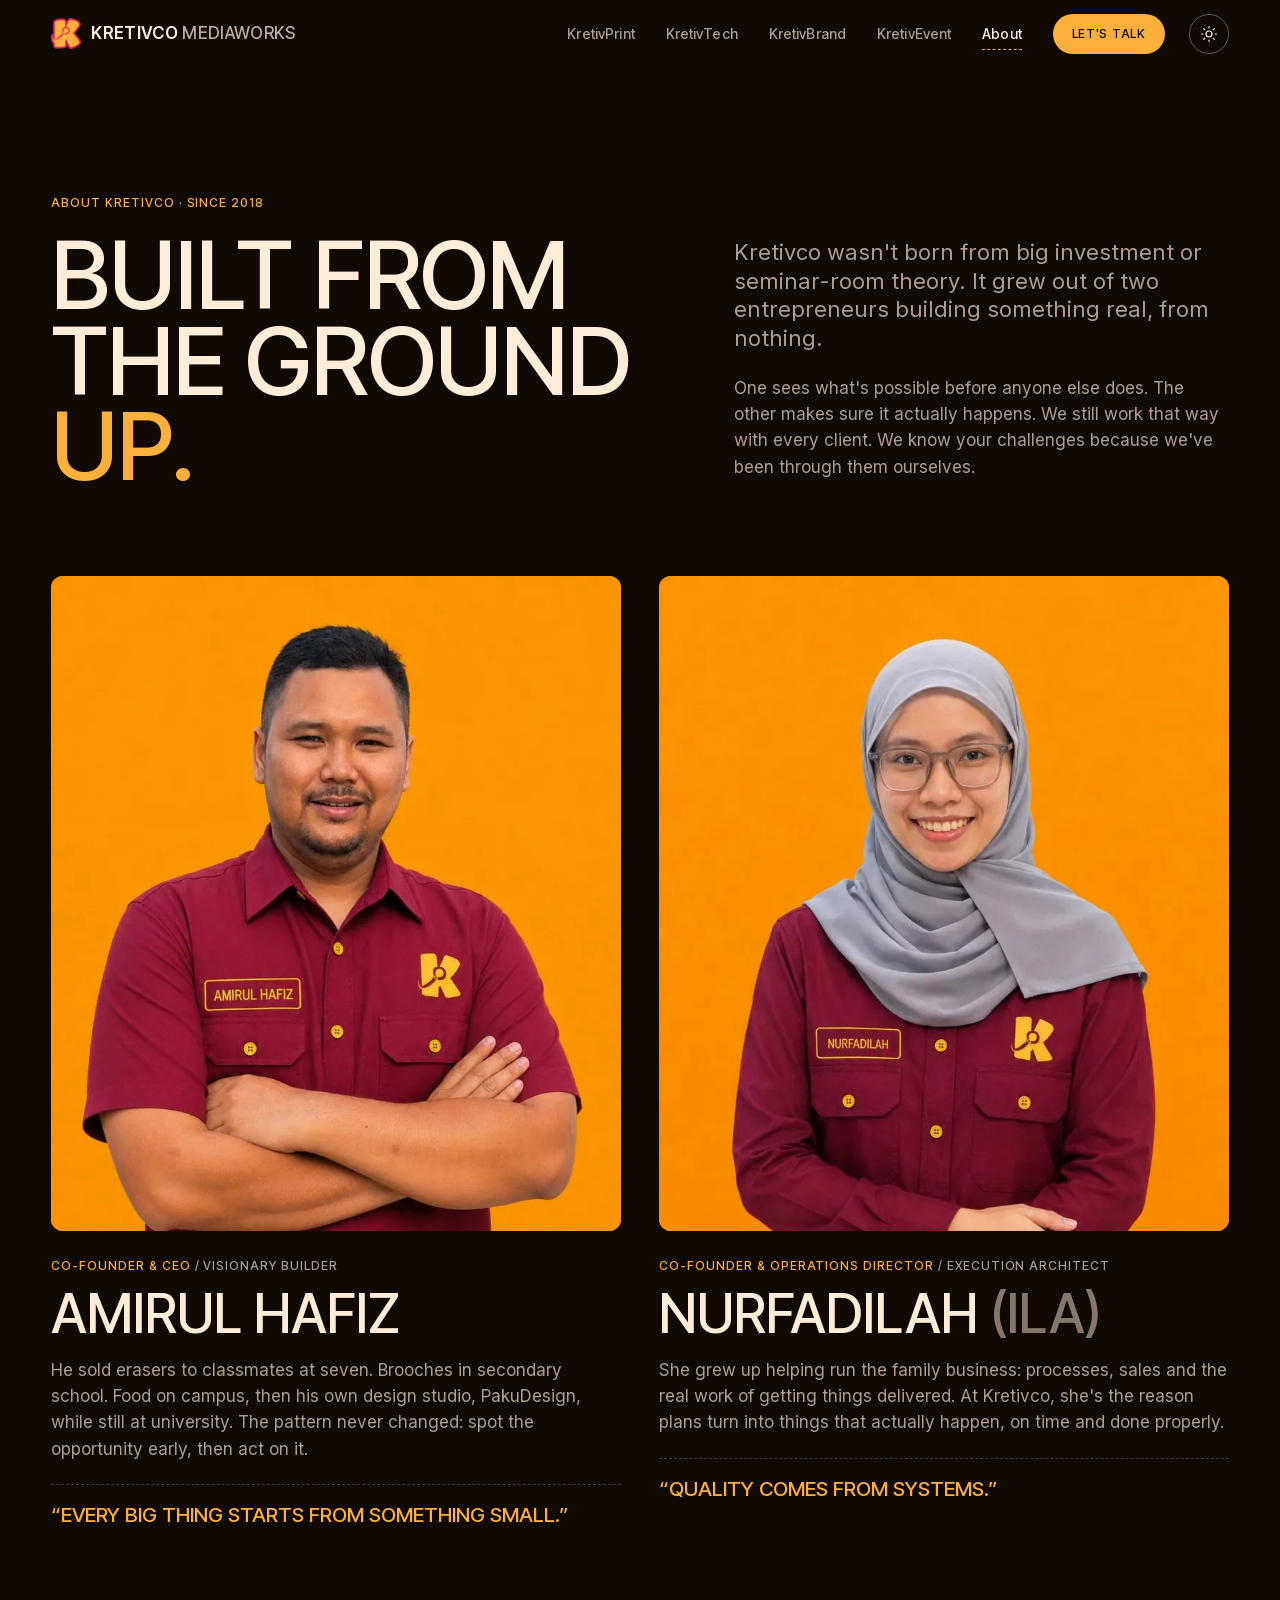
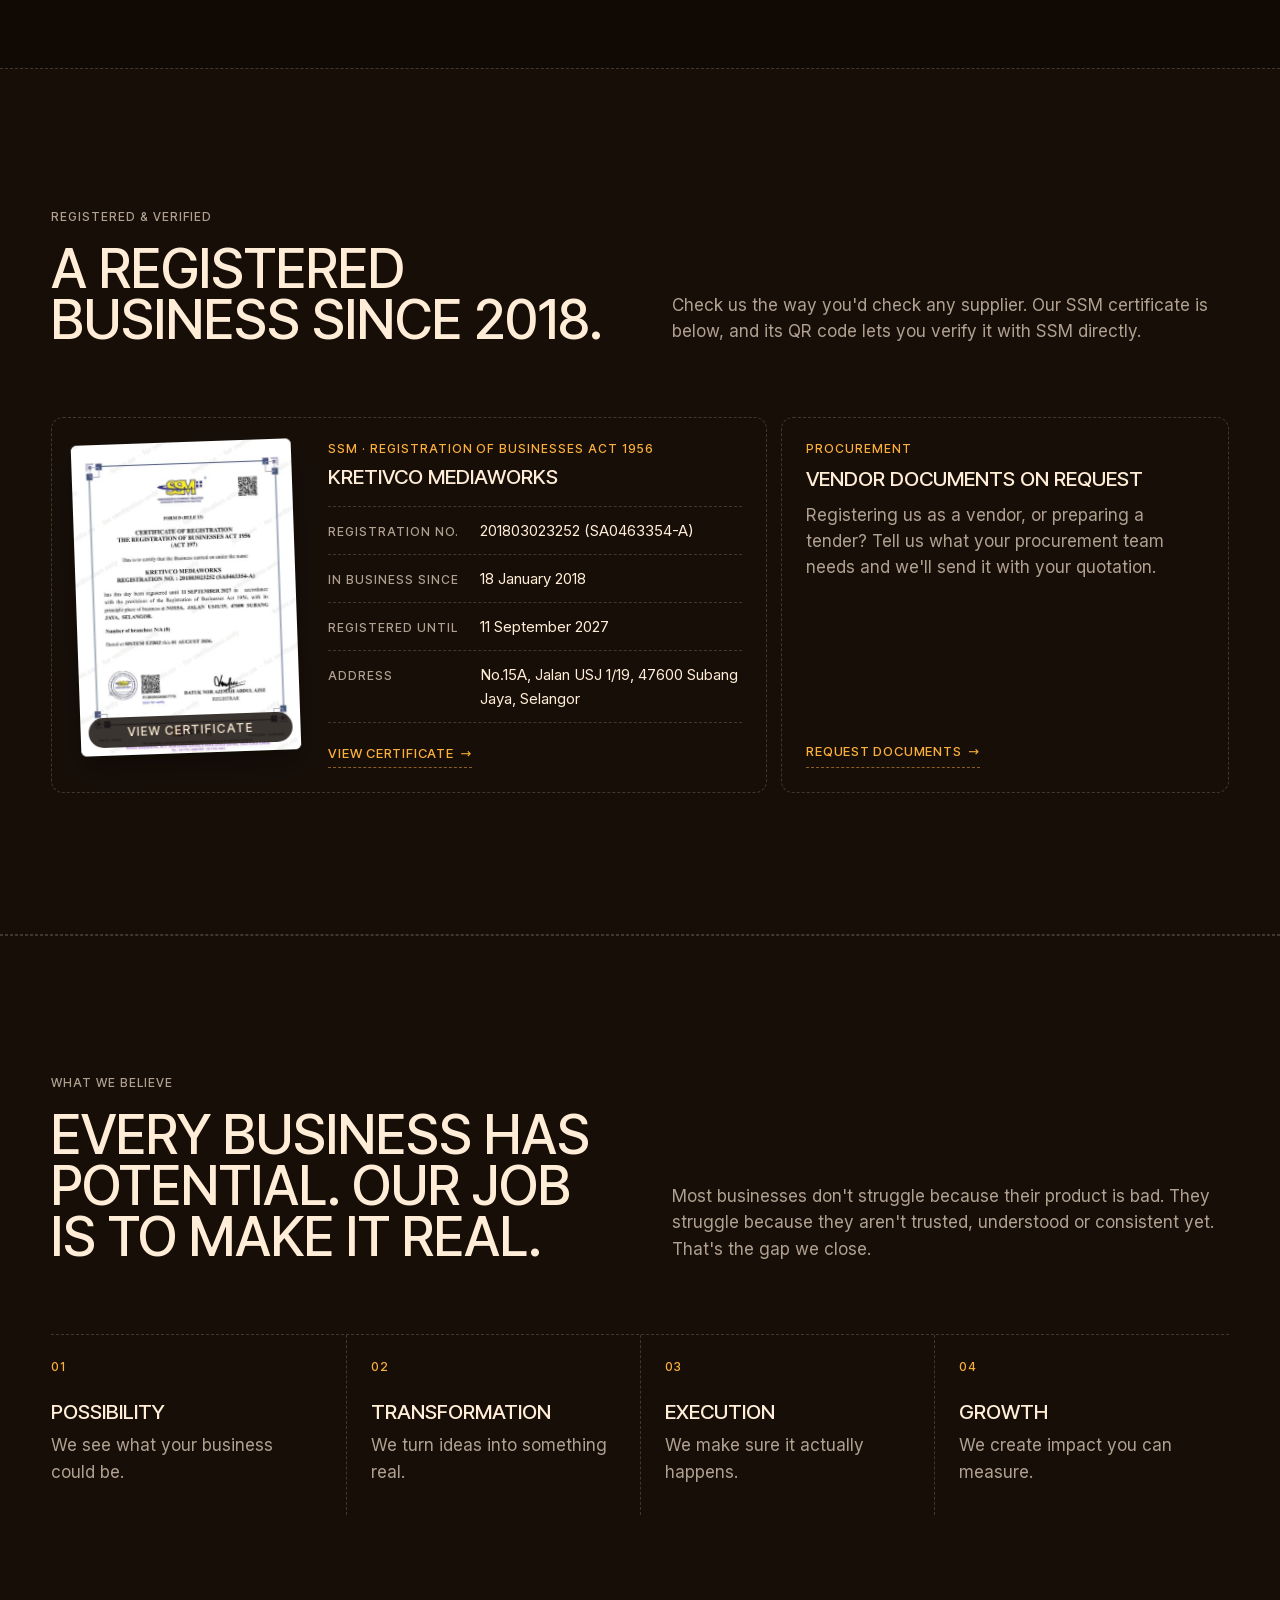
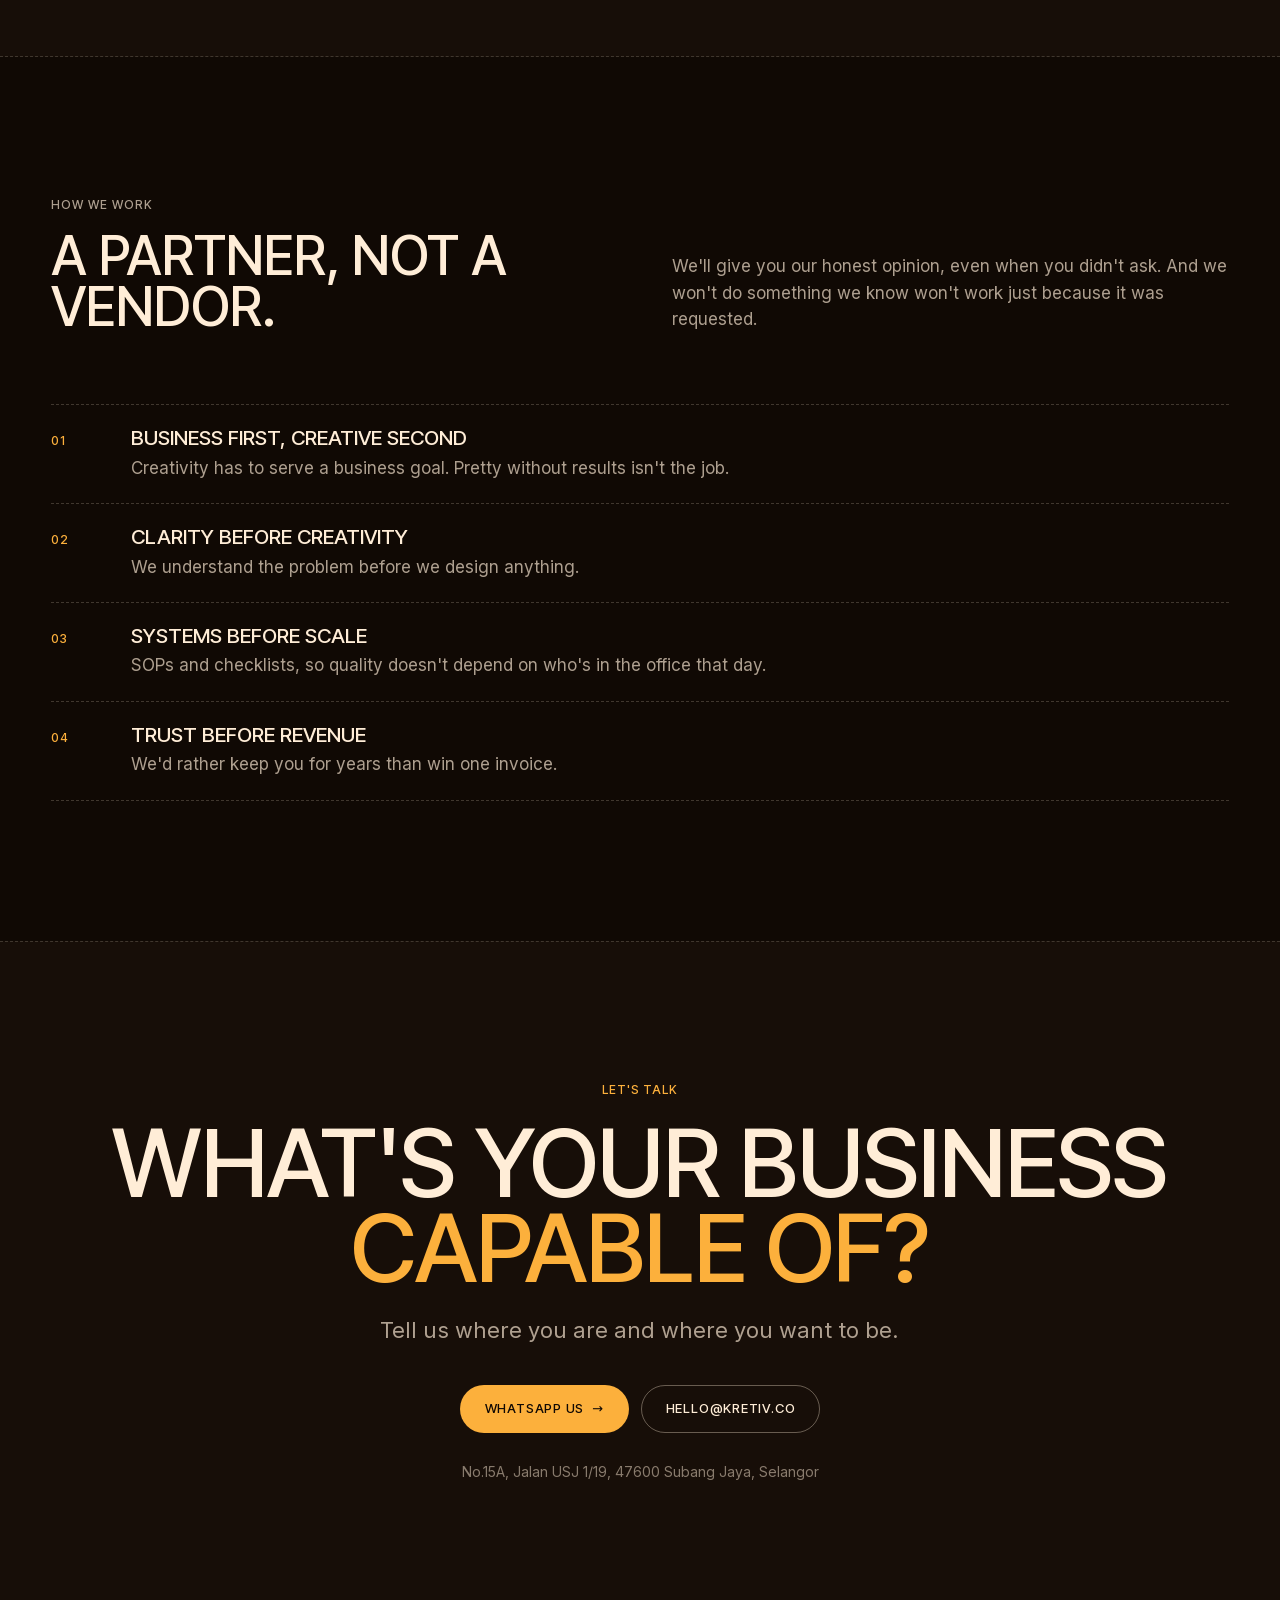
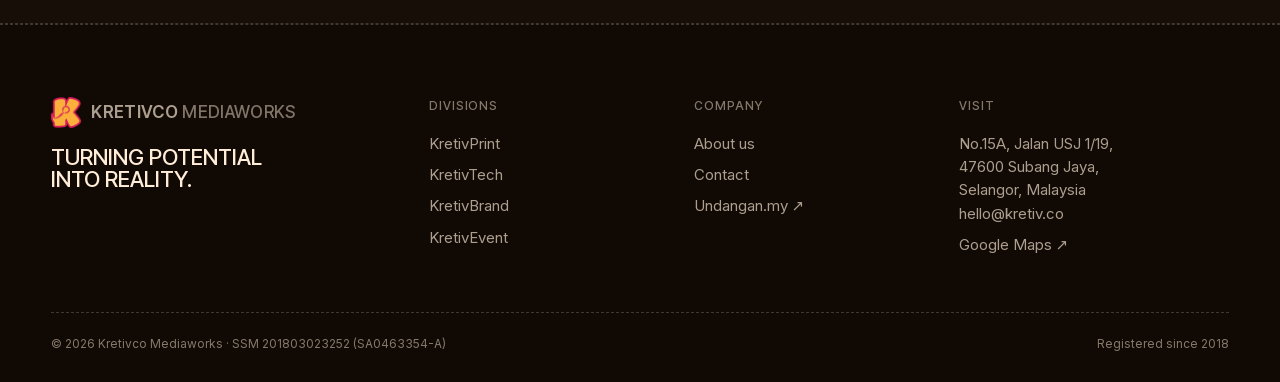
==== commit 64b27dd6: "Serve fonts locally, add a Content-Security-Policy, cache CSS/JS for a year - Inter and Inter Tight " ====
--- a/about/index.html
+++ b/about/index.html
@@ -7,6 +7,9 @@
   <meta name="description" content="Kretivco was built from the ground up by Amirul Hafiz and Nurfadilah. One sees what's possible. The other makes it happen.">
   <meta name="theme-color" content="#100904">
   <script>try{var t=localStorage.getItem('kretivco-theme');if(t==='light'){document.documentElement.dataset.theme='light';document.querySelector('meta[name=theme-color]').content='#ffffff'}}catch(e){}</script>
+  <meta http-equiv="Content-Security-Policy" content="default-src 'self'; script-src 'self' 'sha256-zreNfp1ZKjCPOH6FQf/X+W+k1KMsJ3bfbVcNXlpHHTM='; style-src 'self' 'unsafe-inline'; img-src 'self' data:; font-src 'self'; connect-src 'self'; object-src 'none'; base-uri 'self'; form-action 'self'; upgrade-insecure-requests">
+  <link rel="preload" href="/assets/fonts/inter-latin.woff2" as="font" type="font/woff2" crossorigin>
+  <link rel="preload" href="/assets/fonts/inter-tight-latin.woff2" as="font" type="font/woff2" crossorigin>
   <link rel="canonical" href="https://kretiv.co/about/">
   <meta property="og:type" content="website">
   <meta property="og:site_name" content="Kretivco">
@@ -16,10 +19,7 @@
   <meta name="twitter:card" content="summary_large_image">
   <link rel="icon" type="image/png" href="/assets/favicon.png?v=2">
   <link rel="apple-touch-icon" href="/assets/apple-touch-icon.png">
-  <link rel="preconnect" href="https://fonts.googleapis.com">
-  <link rel="preconnect" href="https://fonts.gstatic.com" crossorigin>
-  <link href="https://fonts.googleapis.com/css2?family=Inter+Tight:wght@500;600&family=Inter:wght@400;500&display=swap" rel="stylesheet">
-  <link rel="stylesheet" href="/css/site.css?v=f4f2e607">
+  <link rel="stylesheet" href="/css/site.css?v=b3433a3d">
   <link rel="stylesheet" href="/css/about.css?v=0e8e5d31">
 </head>
 <body>
--- a/css/site.css
+++ b/css/site.css
@@ -1,3 +1,12 @@
+/* Fonts are served from this site (Latin subset of the variable fonts, SIL Open Font License,
+   see assets/fonts/OFL-*.txt), so pages make no third-party requests. */
+@font-face { font-family: "Inter"; font-style: normal; font-weight: 400 500; font-display: swap;
+  src: url("/assets/fonts/inter-latin.woff2") format("woff2");
+  unicode-range: U+0000-00FF, U+0131, U+0152-0153, U+02BB-02BC, U+02C6, U+02DA, U+02DC, U+0304, U+0308, U+0329, U+2000-206F, U+20AC, U+2122, U+2191, U+2193, U+2212, U+2215, U+FEFF, U+FFFD; }
+@font-face { font-family: "Inter Tight"; font-style: normal; font-weight: 500 600; font-display: swap;
+  src: url("/assets/fonts/inter-tight-latin.woff2") format("woff2");
+  unicode-range: U+0000-00FF, U+0131, U+0152-0153, U+02BB-02BC, U+02C6, U+02DA, U+02DC, U+0304, U+0308, U+0329, U+2000-206F, U+20AC, U+2122, U+2191, U+2193, U+2212, U+2215, U+FEFF, U+FFFD; }
+
 /* Kretivco — shared system
    Based on the ORYZO "darkroom product editorial" reference:
    warm near-black canvas, cream type, uppercase display, dashed hairlines.
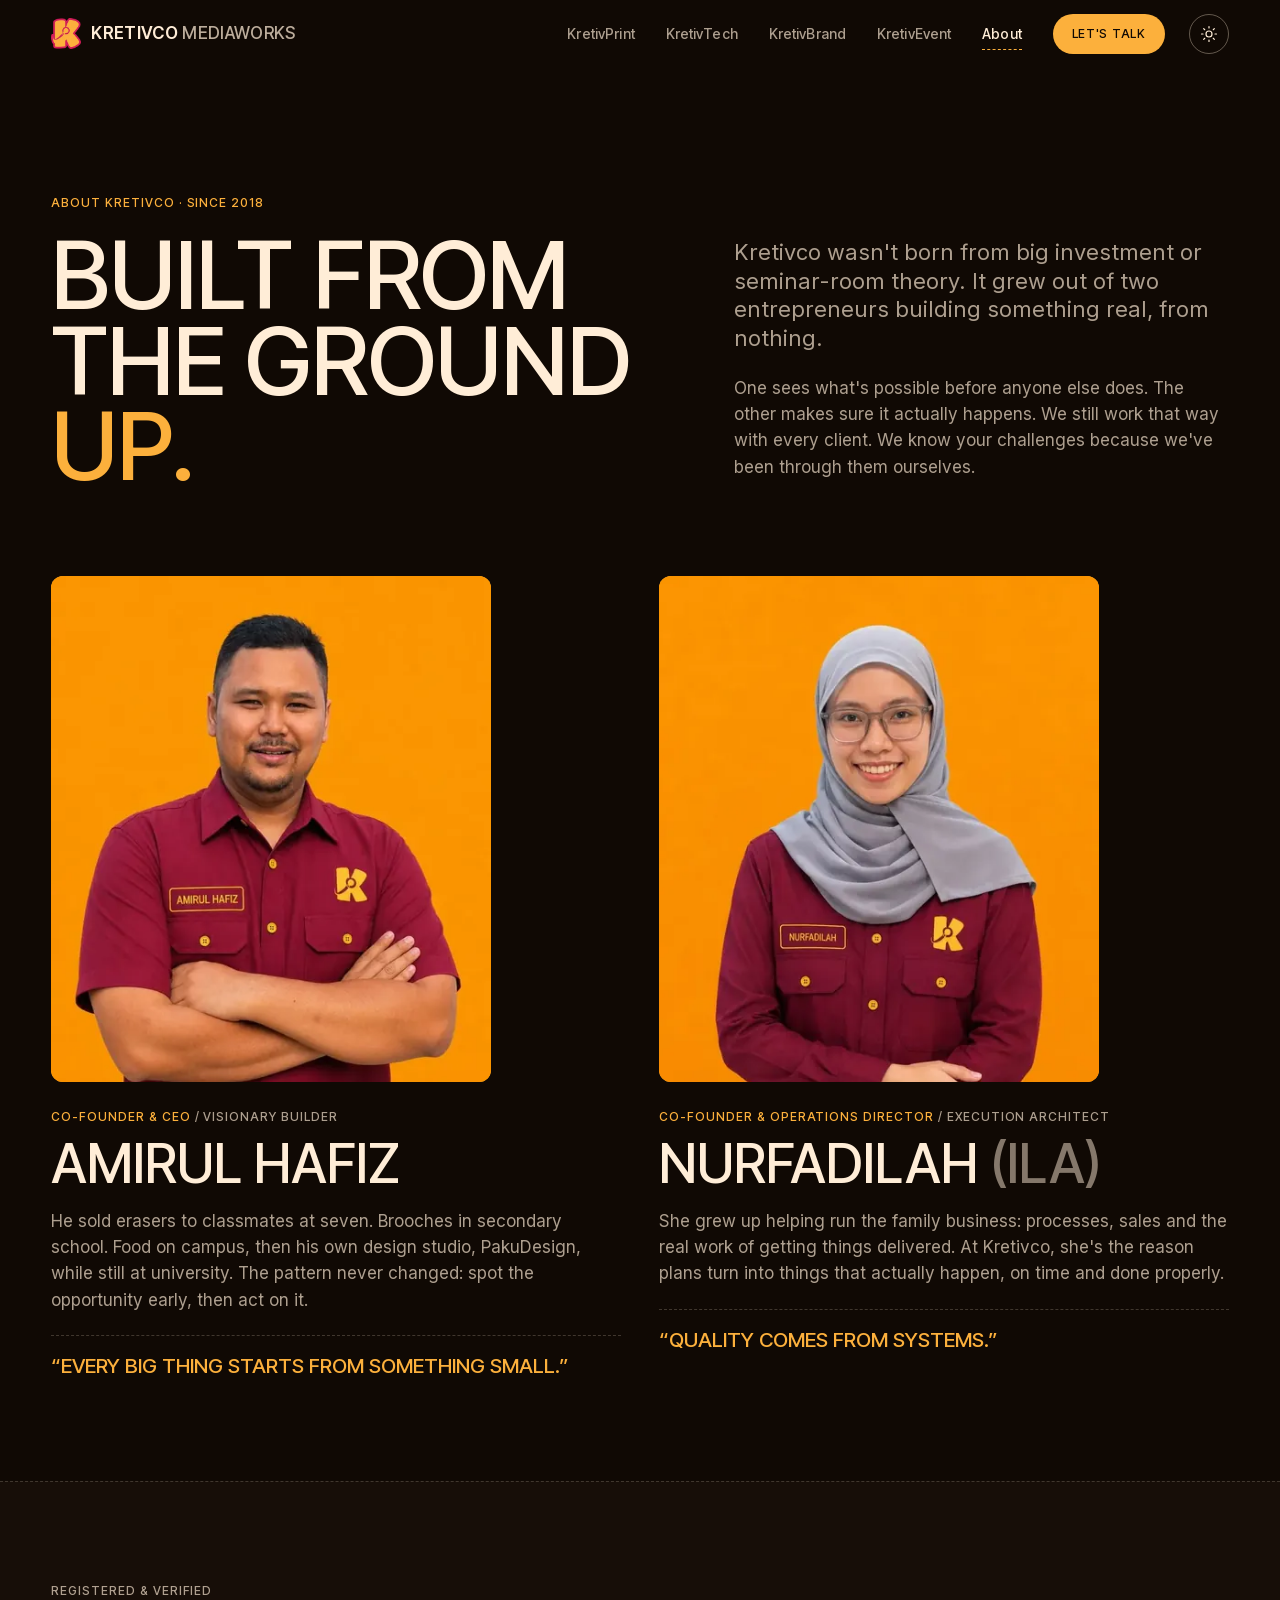
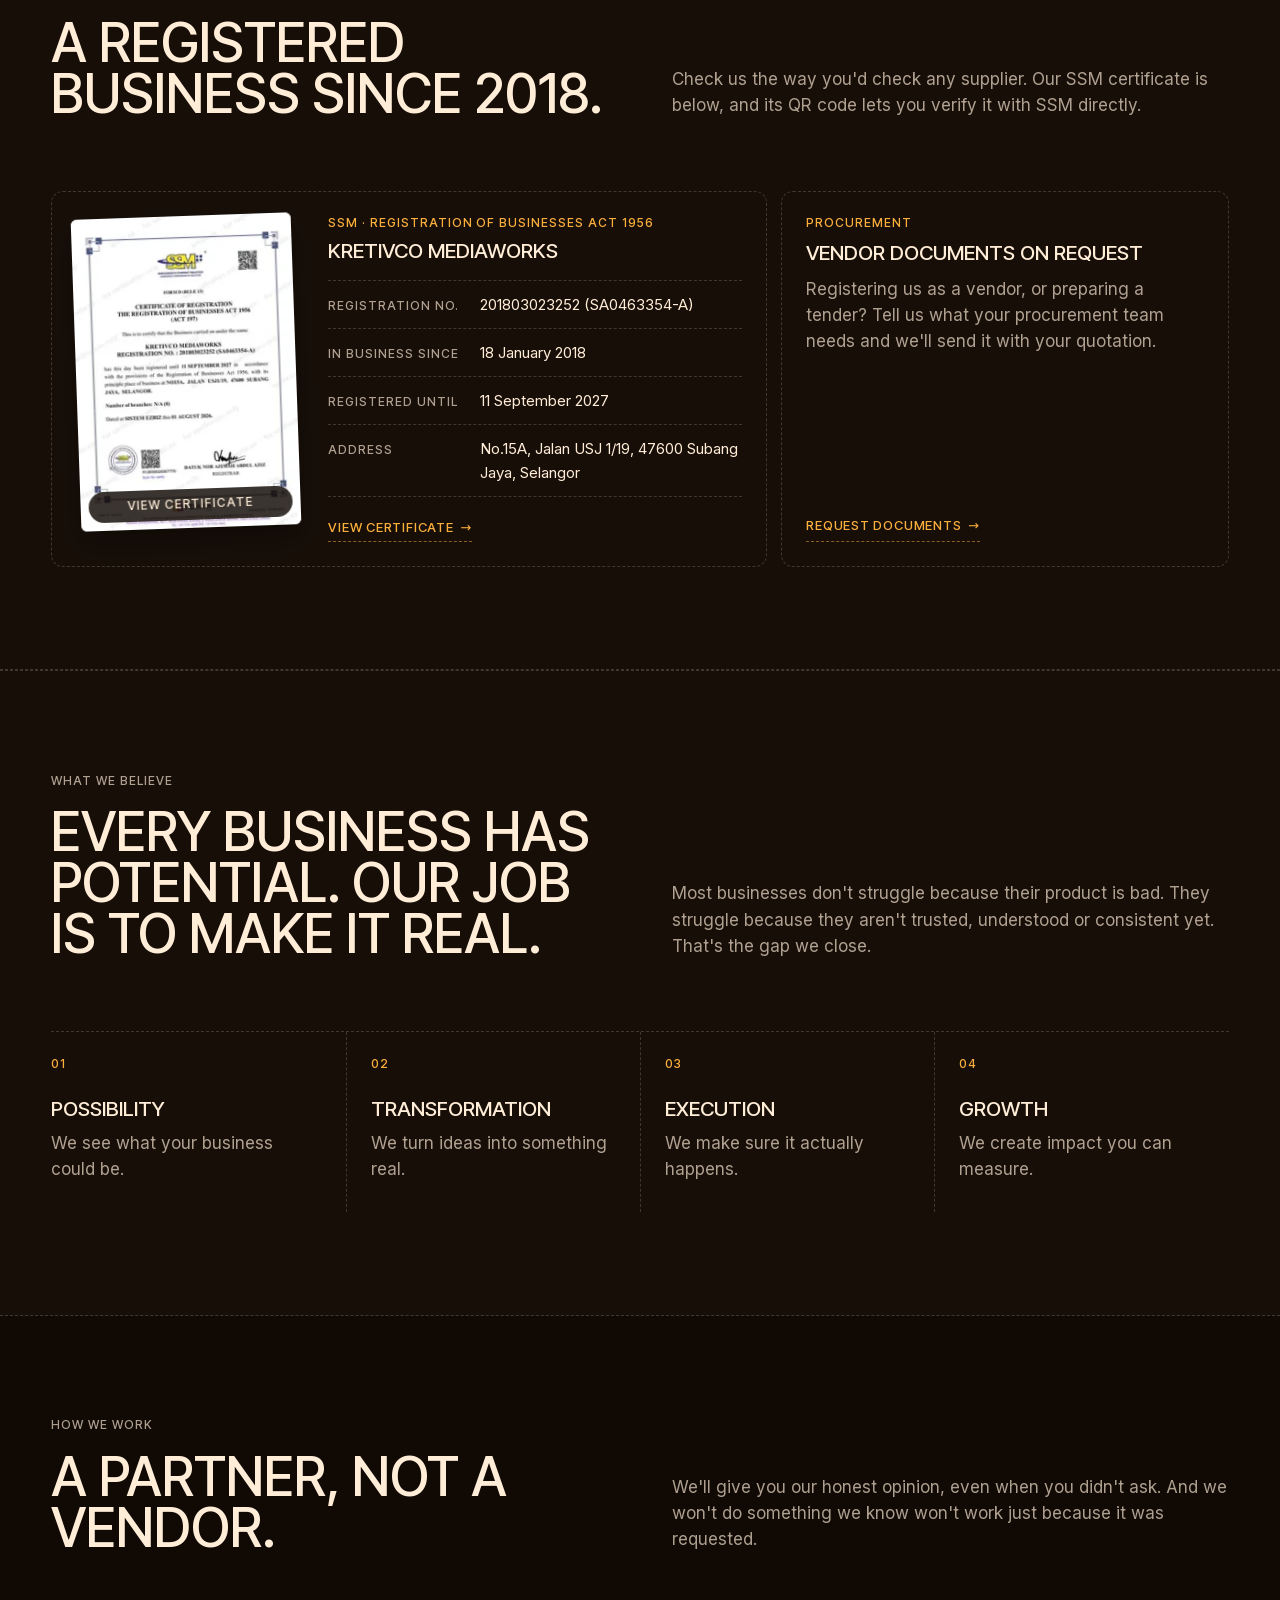
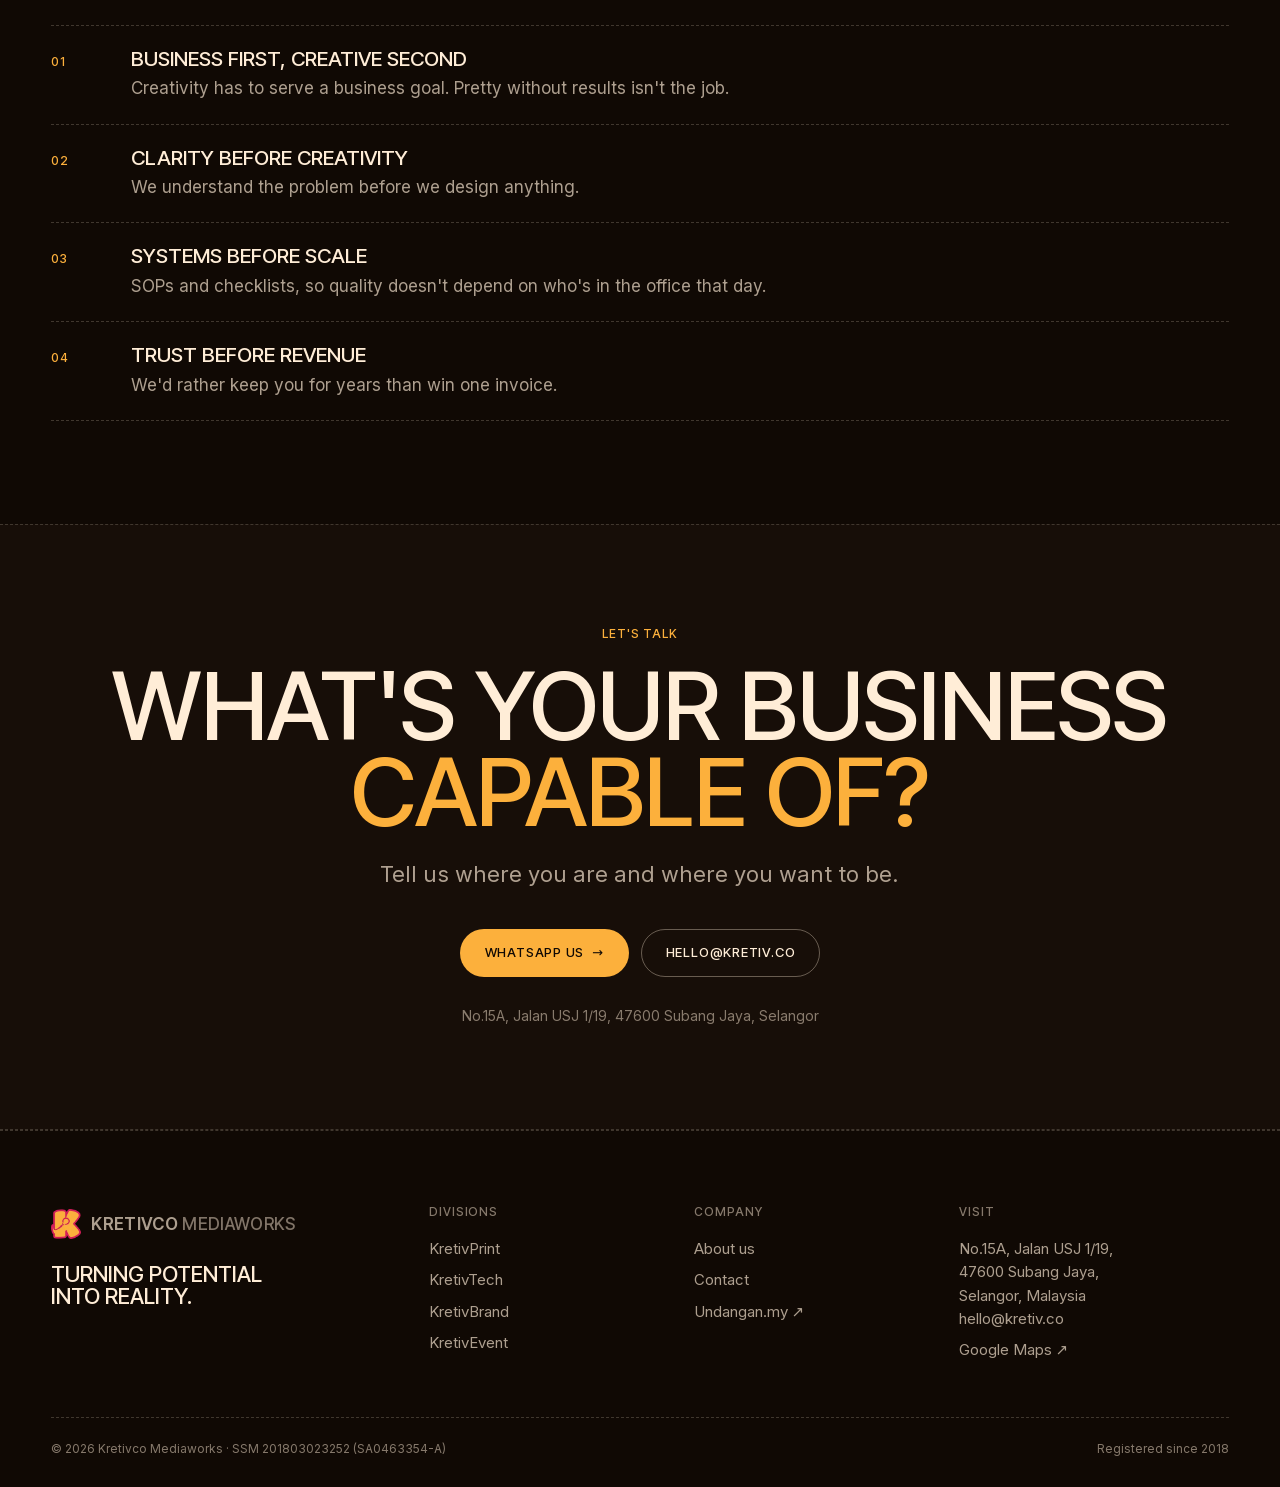
==== commit f4dfe0b6: "Layout fixes from the site audit, and images sized for each screen Phones - homepage: the K now dims" ====
--- a/about/index.html
+++ b/about/index.html
@@ -19,8 +19,8 @@
   <meta name="twitter:card" content="summary_large_image">
   <link rel="icon" type="image/png" href="/assets/favicon.png?v=2">
   <link rel="apple-touch-icon" href="/assets/apple-touch-icon.png">
-  <link rel="stylesheet" href="/css/site.css?v=b3433a3d">
-  <link rel="stylesheet" href="/css/about.css?v=0e8e5d31">
+  <link rel="stylesheet" href="/css/site.css?v=9d846905">
+  <link rel="stylesheet" href="/css/about.css?v=abfbba63">
 </head>
 <body>
 <a class="skip" href="#main">Skip to content</a>
@@ -28,7 +28,7 @@
 <header class="nav">
   <div class="wrap nav__inner">
     <a href="/" class="brand" aria-label="Kretivco Mediaworks home">
-      <img src="/assets/k-logo.webp" alt="" width="30" height="31">
+      <img src="/assets/k-logo.webp" srcset="/assets/k-logo-96.webp 96w, /assets/k-logo-240.webp 240w, /assets/k-logo.webp 501w" sizes="30px" alt="" width="30" height="31">
       <span>Kretivco <small>Mediaworks</small></span>
     </a>
     <button class="nav__toggle" aria-expanded="false" aria-controls="nav-links"><i></i>Menu</button>
@@ -67,7 +67,7 @@
       <h2 class="sr-only" id="founders-title">Founders</h2>
       <div class="founders">
         <article class="founder reveal">
-          <figure class="founder__photo"><img src="/assets/team/amirul.webp" alt="Amirul Hafiz, Co-Founder and CEO of Kretivco" width="799" height="1200" loading="lazy"></figure>
+          <figure class="founder__photo"><img src="/assets/team/amirul.webp" srcset="/assets/team/amirul-96.webp 96w, /assets/team/amirul-240.webp 240w, /assets/team/amirul-480.webp 480w, /assets/team/amirul.webp 799w" sizes="(max-width: 860px) 92vw, 440px" alt="Amirul Hafiz, Co-Founder and CEO of Kretivco" width="799" height="1200" loading="lazy"></figure>
           <div class="founder__text">
             <p class="label"><span class="gold">Co-Founder &amp; CEO</span> / Visionary builder</p>
             <h3 class="h2">Amirul Hafiz</h3>
@@ -76,7 +76,7 @@
           </div>
         </article>
         <article class="founder reveal">
-          <figure class="founder__photo"><img src="/assets/team/ila.webp" alt="Nurfadilah, Co-Founder and Operations Director of Kretivco" width="799" height="1200" loading="lazy"></figure>
+          <figure class="founder__photo"><img src="/assets/team/ila.webp" srcset="/assets/team/ila-96.webp 96w, /assets/team/ila-240.webp 240w, /assets/team/ila-480.webp 480w, /assets/team/ila.webp 799w" sizes="(max-width: 860px) 92vw, 440px" alt="Nurfadilah, Co-Founder and Operations Director of Kretivco" width="799" height="1200" loading="lazy"></figure>
           <div class="founder__text">
             <p class="label"><span class="gold">Co-Founder &amp; Operations Director</span> / Execution architect</p>
             <h3 class="h2">Nurfadilah <span class="nick">(Ila)</span></h3>
@@ -101,7 +101,7 @@
       <div class="creds">
         <article class="cred reveal">
           <button class="cred__doc" type="button" data-dialog="cert-ssm" aria-label="View SSM certificate of registration">
-            <img src="/assets/certs/ssm-certificate-thumb.webp" alt="" width="480" height="679" loading="lazy">
+            <img src="/assets/certs/ssm-certificate-thumb.webp" srcset="/assets/certs/ssm-certificate-thumb-96.webp 96w, /assets/certs/ssm-certificate-thumb-240.webp 240w, /assets/certs/ssm-certificate-thumb.webp 480w" sizes="(max-width: 860px) 65vw, 231px" alt="" width="480" height="679" loading="lazy">
             <span class="cred__zoom label">View certificate</span>
           </button>
           <div class="cred__text">
@@ -188,7 +188,7 @@
   <div class="wrap">
     <div class="footer__grid">
       <div>
-        <a href="/" class="brand"><img src="/assets/k-logo.webp" alt="" width="30" height="31"><span>Kretivco <small>Mediaworks</small></span></a>
+        <a href="/" class="brand"><img src="/assets/k-logo.webp" srcset="/assets/k-logo-96.webp 96w, /assets/k-logo-240.webp 240w, /assets/k-logo.webp 501w" sizes="30px" alt="" width="30" height="31"><span>Kretivco <small>Mediaworks</small></span></a>
         <p class="footer__mantra">Turning potential into reality.</p>
       </div>
       <div>
--- a/css/site.css
+++ b/css/site.css
@@ -135,6 +135,9 @@
   padding: 6px 0; border-bottom: 1px dashed var(--accent-line);
 }
 .link:hover { border-bottom-style: solid; }
+/* a taller tap area without moving the dashed underline */
+.link { position: relative; }
+.link::before { content: ""; position: absolute; inset: -9px -4px; }
 
 .rule { border: 0; border-top: 1px dashed var(--cork); margin: 0; }
 
@@ -147,14 +150,14 @@
 }
 .nav.is-solid { background: var(--glass); backdrop-filter: blur(14px) saturate(1.2); -webkit-backdrop-filter: blur(14px) saturate(1.2); border-color: var(--cork); }
 .nav__inner { height: 100%; display: flex; align-items: center; justify-content: space-between; gap: 24px; }
-.brand { display: flex; align-items: center; gap: 10px; text-decoration: none; }
+.brand { display: flex; align-items: center; gap: 10px; text-decoration: none; padding: 6px 0; }
 .brand img { width: 30px; height: auto; }
 .brand span { font-family: var(--font-display); font-weight: 600; font-size: 17px; letter-spacing: .02em; text-transform: uppercase; }
 .brand small { font: inherit; font-weight: 500; opacity: .72; }
 /* small phones: MEDIAWORKS drops under KRETIVCO so the nav never overflows */
 @media (max-width: 480px) {
   .brand span { line-height: 1; }
-  .brand small { display: block; font-size: 9.5px; letter-spacing: .26em; margin-top: 3px; opacity: .8; }
+  .brand small { display: block; font-size: 11px; letter-spacing: .22em; margin-top: 3px; opacity: .8; }
 }
 .nav__links { margin-left: auto; display: flex; align-items: center; gap: clamp(18px, 2.4vw, 34px); }
 .nav__links a:not(.btn) { text-transform: none; font-size: 14px; letter-spacing: .01em; text-decoration: none; color: var(--cream-2); padding: 8px 0; position: relative; transition: color .2s; }
@@ -220,13 +223,16 @@
 .footer__bottom { display: flex; justify-content: space-between; flex-wrap: wrap; gap: 12px; margin-top: 56px; padding-top: 22px; border-top: 1px dashed var(--cork); font-size: 12px; color: var(--cream-3); }
 @media (max-width: 860px) { .footer__grid { grid-template-columns: 1fr 1fr; } .footer__grid > :first-child { grid-column: 1 / -1; } }
 @media (max-width: 480px) { .footer__grid { grid-template-columns: 1fr; } }
+/* phones: footer links tall enough to tap */
+@media (max-width: 860px) { .footer li + li { margin-top: 0; } .footer li a, .footer__bottom a { display: inline-block; padding: 11px 0; } }
 
 /* ---------- Page header (inner pages) ---------- */
 .page-head { padding: calc(var(--nav-h) + clamp(56px, 10vw, 128px)) 0 clamp(48px, 7vw, 88px); }
 .page-head .label { display: block; margin-bottom: 22px; }
 .page-head .lead { margin-top: 28px; }
 
-.section { padding: clamp(72px, 11vw, 150px) 0; }
+.section { padding: clamp(64px, 8vw, 112px) 0; }
+@media (min-width: 861px) and (max-height: 820px) { .section { padding-block: clamp(56px, 6.5vw, 96px); } }
 .section--band { background: var(--bg-2); border-block: 1px dashed var(--cork); }
 .section__head { display: grid; grid-template-columns: 1fr 1fr; gap: 32px 64px; align-items: end; margin-bottom: clamp(40px, 6vw, 72px); }
 .section__head .label { display: block; margin-bottom: 18px; }
--- a/css/about.css
+++ b/css/about.css
@@ -10,7 +10,7 @@
 
 .founders { display: grid; grid-template-columns: 1fr 1fr; gap: clamp(20px, 3vw, 40px); }
 .founder { display: grid; gap: 28px; align-content: start; }
-.founder__photo { position: relative; border-radius: 12px; overflow: hidden; aspect-ratio: 4 / 4.6; background: var(--gold); }
+.founder__photo { position: relative; border-radius: 12px; overflow: hidden; aspect-ratio: 4 / 4.6; background: var(--gold); max-width: 440px; }  /* the 799px photos stay sharp on Retina up to here */
 .founder__photo img { width: 100%; height: 100%; object-fit: cover; object-position: 50% 12%; transition: transform 1.2s var(--ease); }
 .founder:hover .founder__photo img { transform: scale(1.03); }
 .founder__text > .label { display: block; margin-bottom: 14px; }
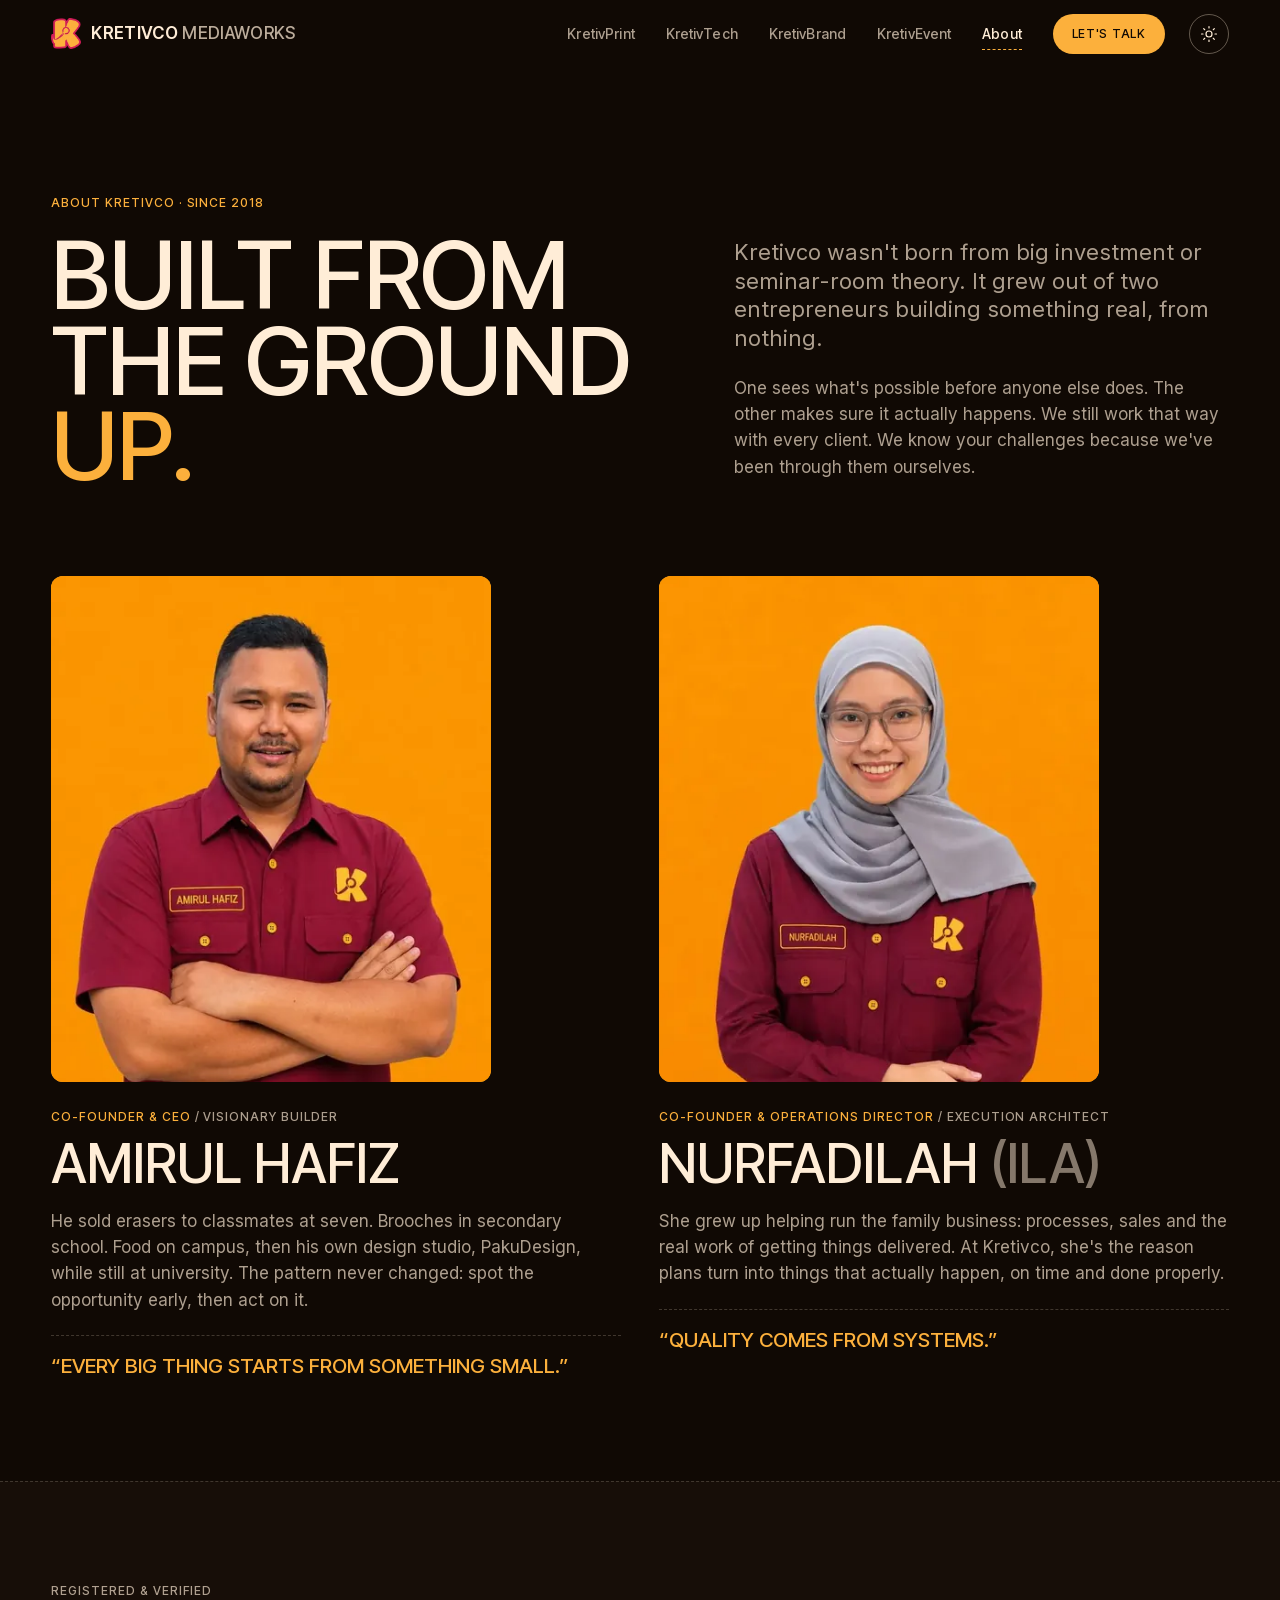
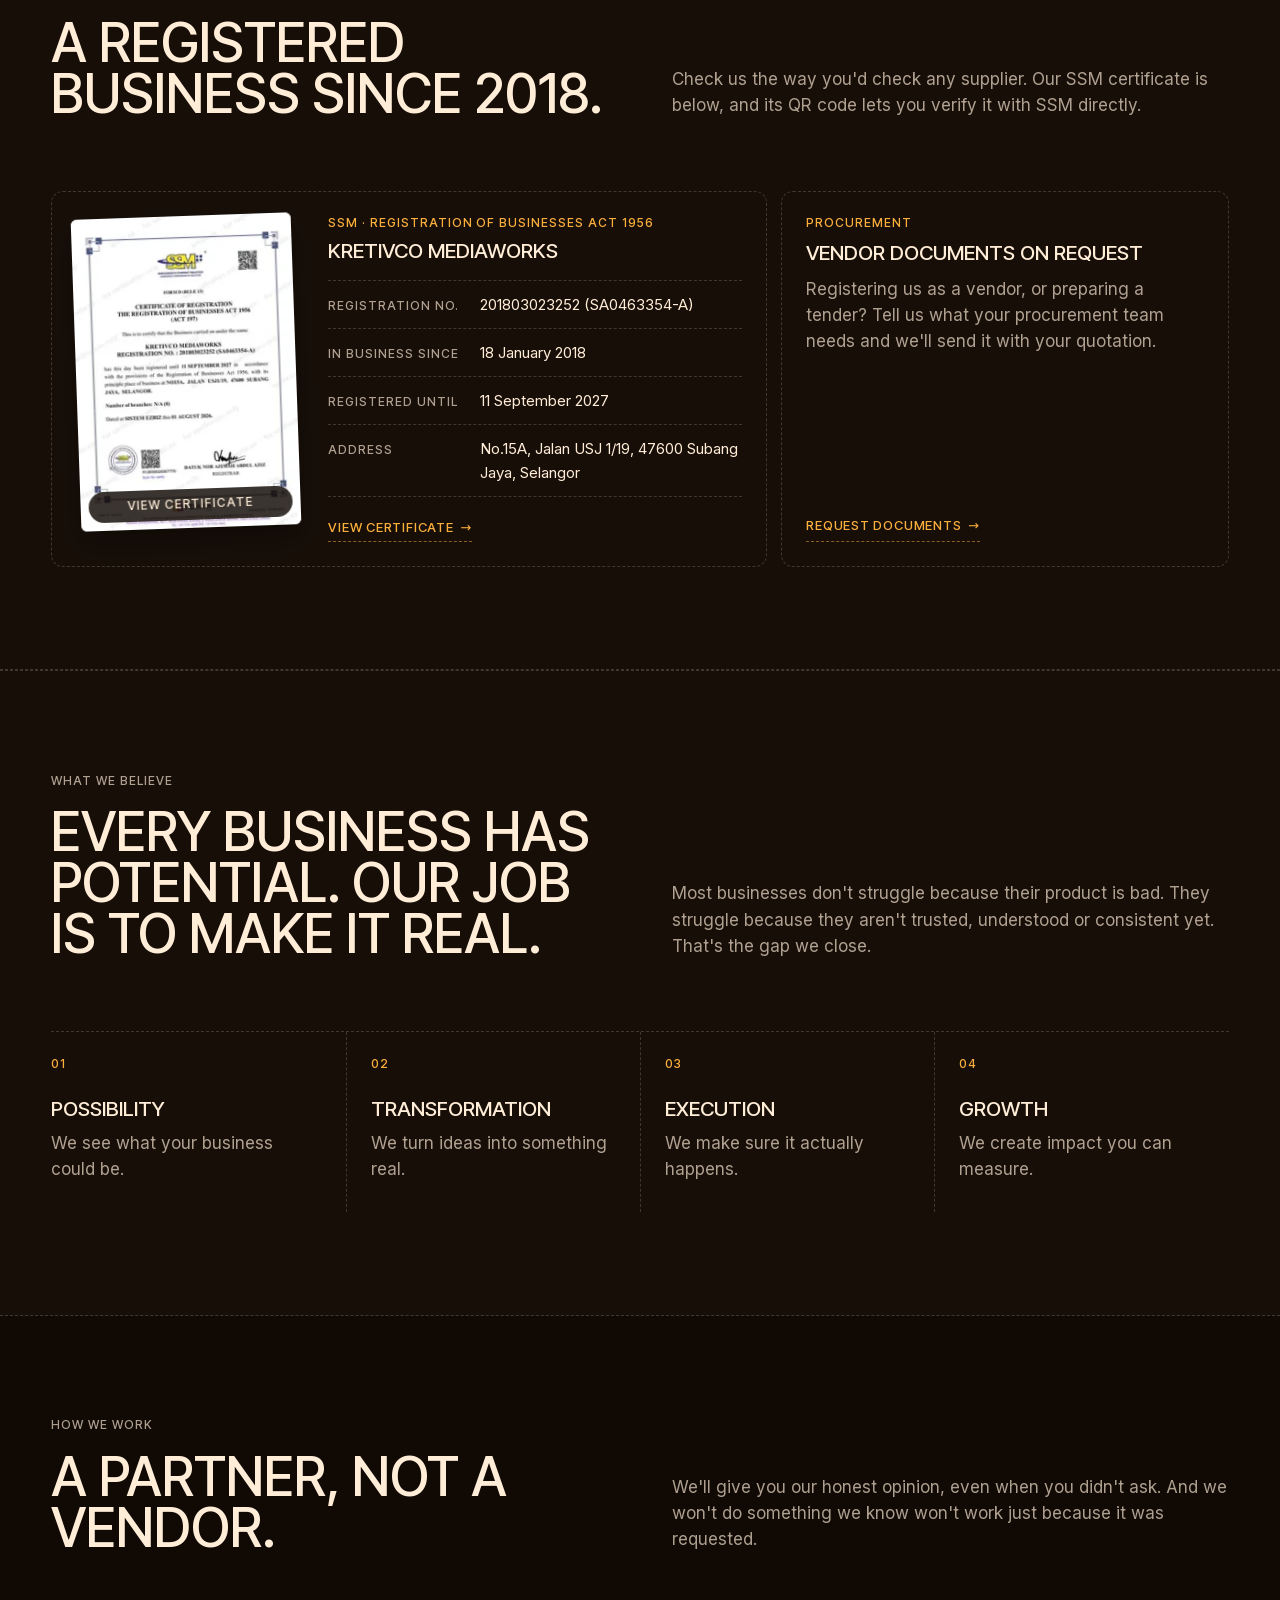
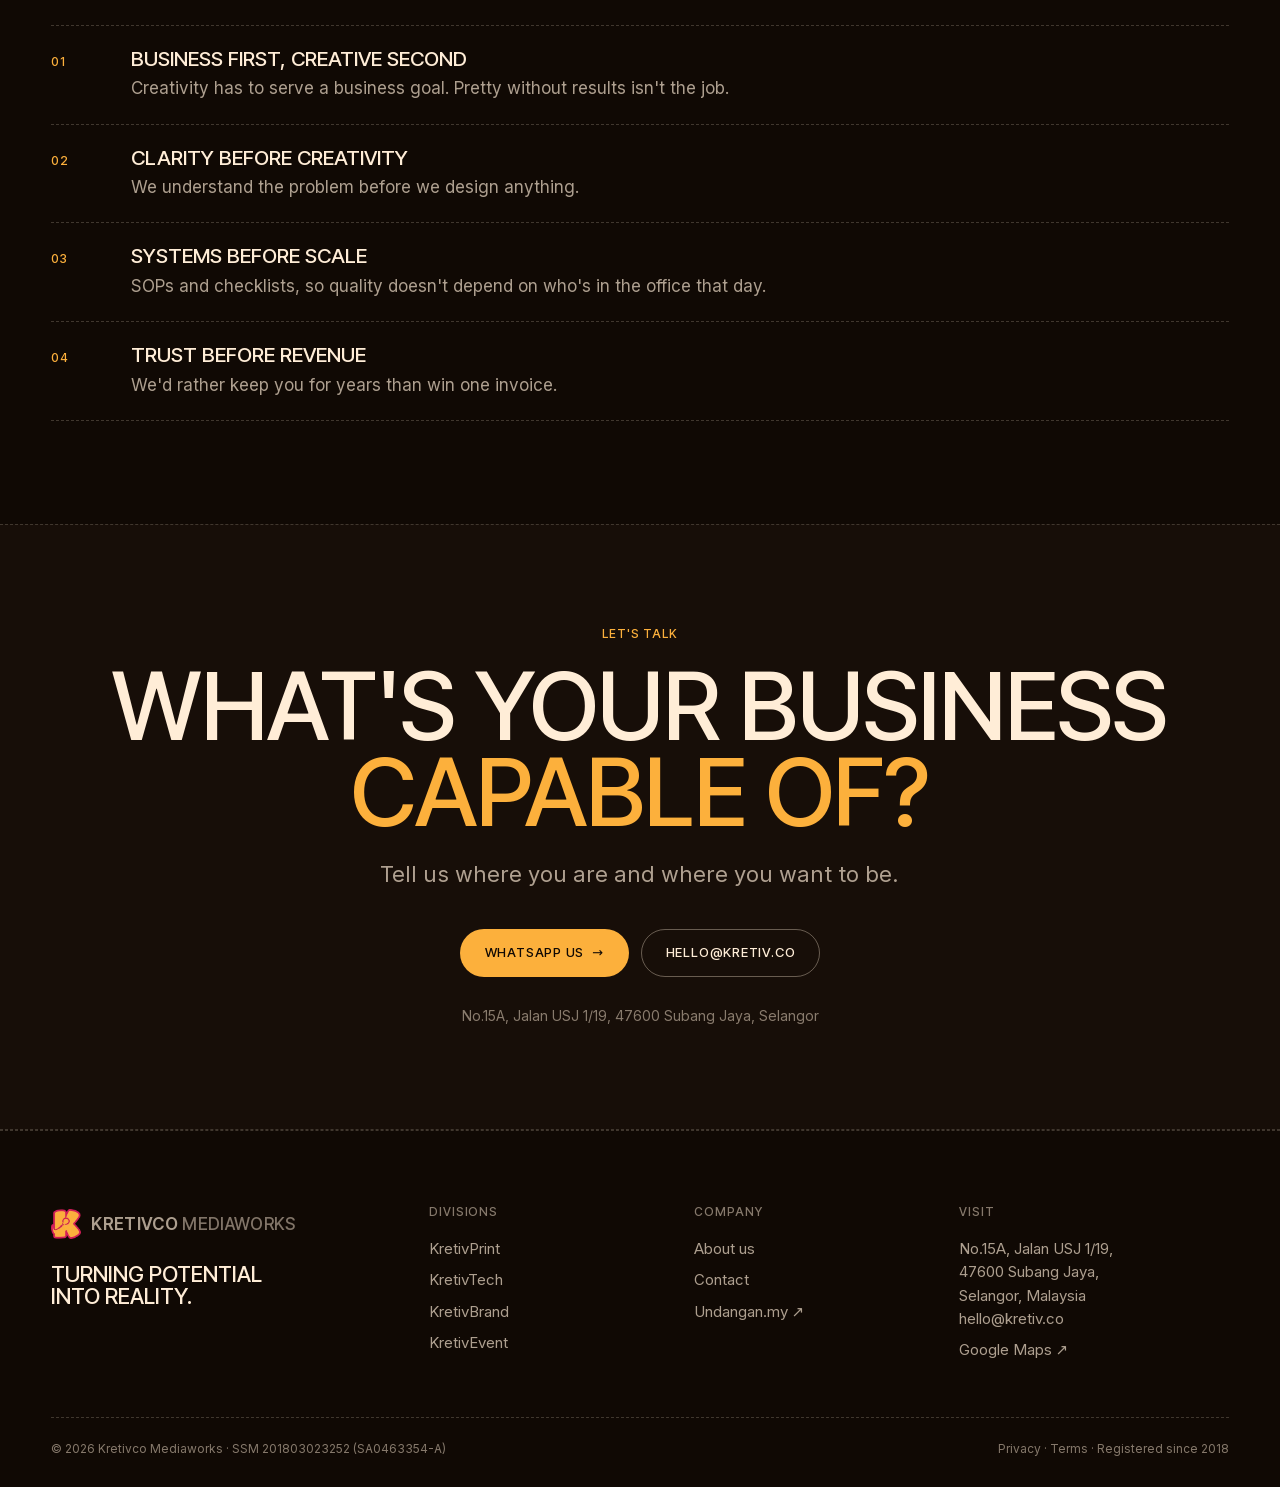
==== commit 9be69724: "Privacy notice, terms of work, honest claims and per-page share images New pages - /privacy/: PDPA 2" ====
--- a/about/index.html
+++ b/about/index.html
@@ -19,7 +19,7 @@
   <meta name="twitter:card" content="summary_large_image">
   <link rel="icon" type="image/png" href="/assets/favicon.png?v=2">
   <link rel="apple-touch-icon" href="/assets/apple-touch-icon.png">
-  <link rel="stylesheet" href="/css/site.css?v=9d846905">
+  <link rel="stylesheet" href="/css/site.css?v=c3e87ed2">
   <link rel="stylesheet" href="/css/about.css?v=abfbba63">
 </head>
 <body>
@@ -219,7 +219,7 @@
     </div>
     <div class="footer__bottom">
       <span>© <span id="year">2026</span> Kretivco Mediaworks · SSM 201803023252 (SA0463354-A)</span>
-      <a href="/about/#credentials">Registered since 2018</a>
+      <span class="footer__legal"><a href="/privacy/">Privacy</a> · <a href="/terms/">Terms</a> · <a href="/about/#credentials">Registered since 2018</a></span>
     </div>
   </div>
 </footer>
--- a/css/site.css
+++ b/css/site.css
@@ -259,3 +259,24 @@
   .reveal { opacity: 1; transform: none; transition: none; }
   *, *::before, *::after { animation-duration: .01ms !important; animation-iteration-count: 1 !important; }
 }
+
+/* ---------- Legal pages (privacy, terms) ---------- */
+.section--tight { padding-top: 0; }
+.legal { max-width: 44em; font-size: clamp(16px, 1.15vw, 17px); line-height: 1.62; }
+.legal__meta { color: var(--cream-3); font-size: 14px; }
+.legal__toc { display: flex; flex-wrap: wrap; gap: 22px; margin: 18px 0 8px; }
+.legal h2 { font-family: var(--font-display); text-transform: uppercase; font-weight: 500; font-size: clamp(1.1rem, 1.5vw, 1.35rem); line-height: 1.15; color: var(--cream); margin: 40px 0 14px; padding-top: 22px; border-top: 1px dashed var(--cork); }
+.legal p, .legal li { color: var(--cream-2); }
+.legal p + p, .legal ul + p, .legal p + ul { margin-top: 12px; }
+.legal ul { display: grid; gap: 9px; }
+.legal li { position: relative; padding-left: 18px; }
+.legal li::before { content: ""; position: absolute; left: 0; top: .72em; width: 7px; height: 1px; background: var(--accent); }
+.legal p a:not(.link) { color: var(--accent); }
+.legal__lang { margin-top: 88px; }
+.legal .legal__title { border-top: 0; padding-top: 0; margin-top: 14px; font-size: clamp(1.8rem, 3.4vw, 2.8rem); line-height: .95; }
+.footer__legal a { color: inherit; }
+
+/* AI-made photos carry a small tag until real ones replace them */
+.frame--ill { position: relative; }
+.ill-tag { position: absolute; left: 12px; bottom: 12px; padding: 5px 10px; border-radius: 30px; background: rgba(16, 9, 4, .72); color: rgba(255, 237, 215, .82); font: 500 11px/1 var(--font-display); letter-spacing: .1em; text-transform: uppercase; pointer-events: none; }
+.frame--ill:has(figcaption) .ill-tag { bottom: auto; top: 12px; }
